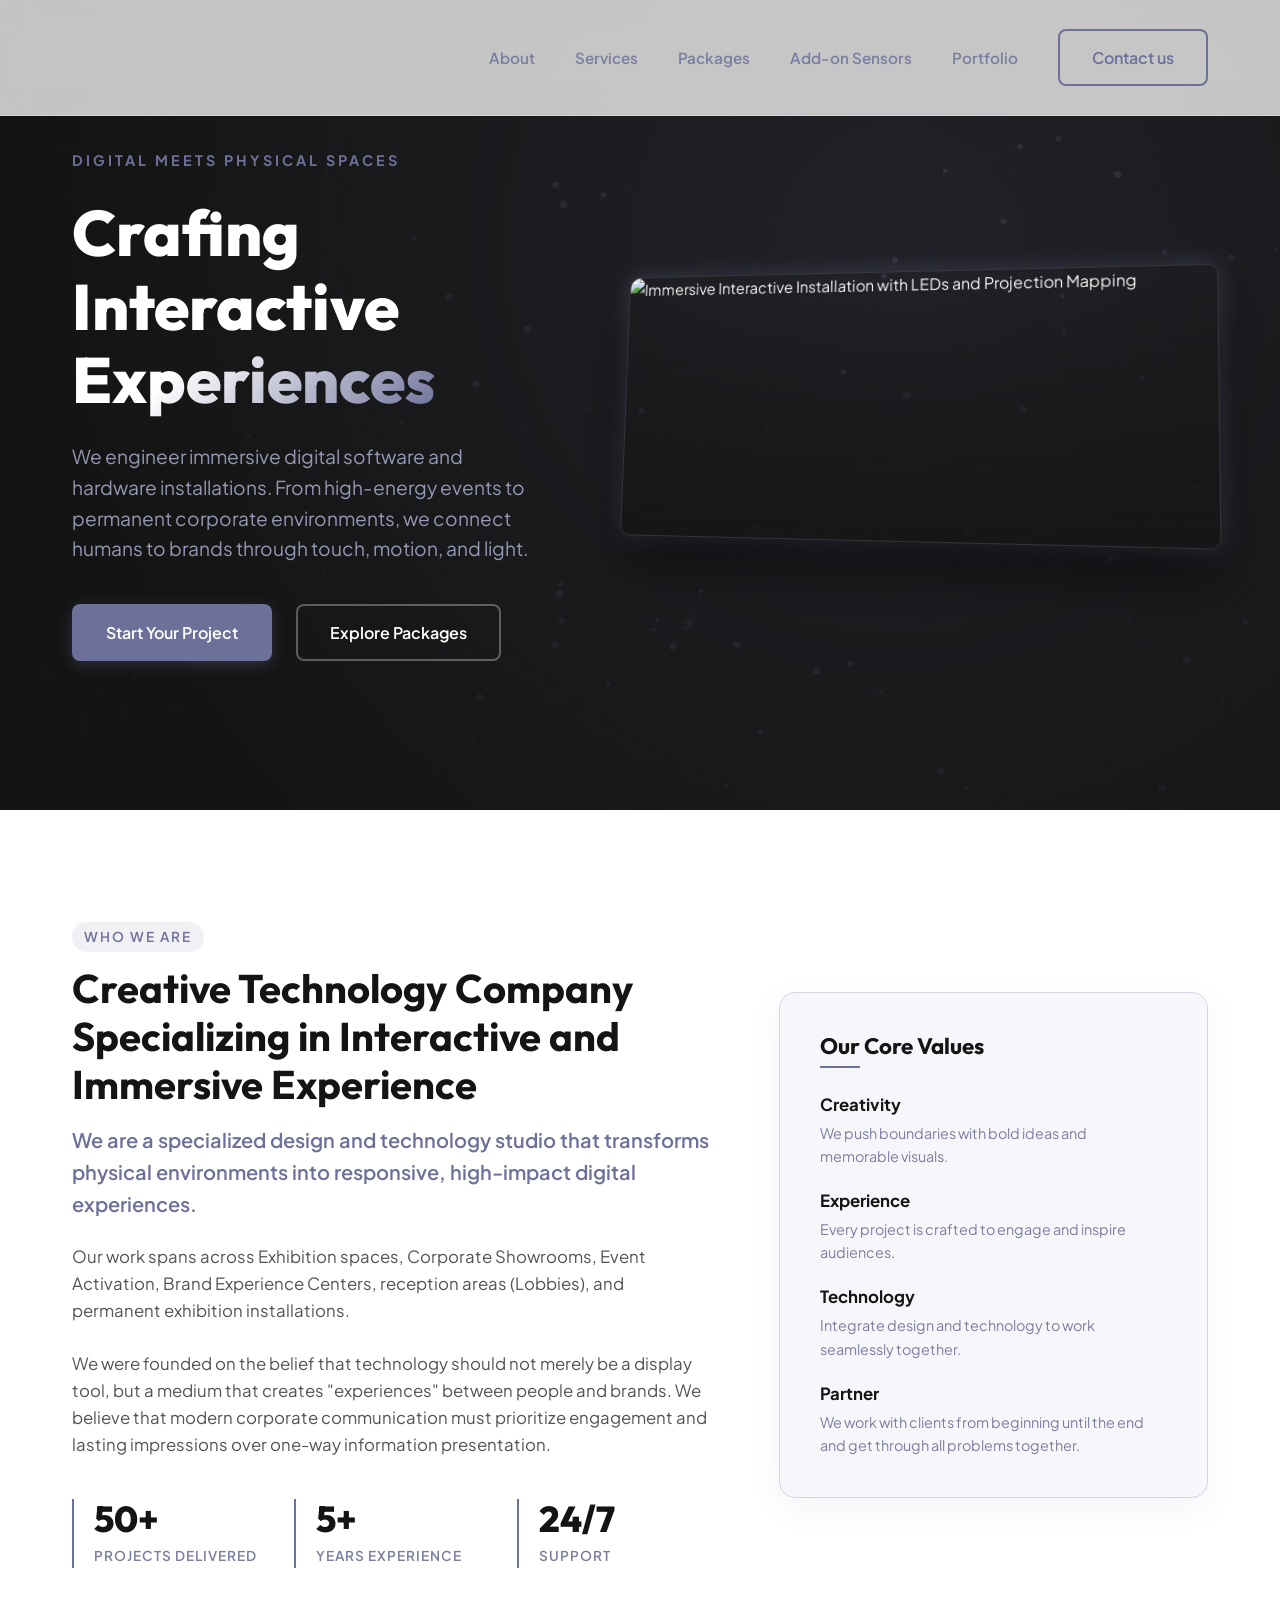
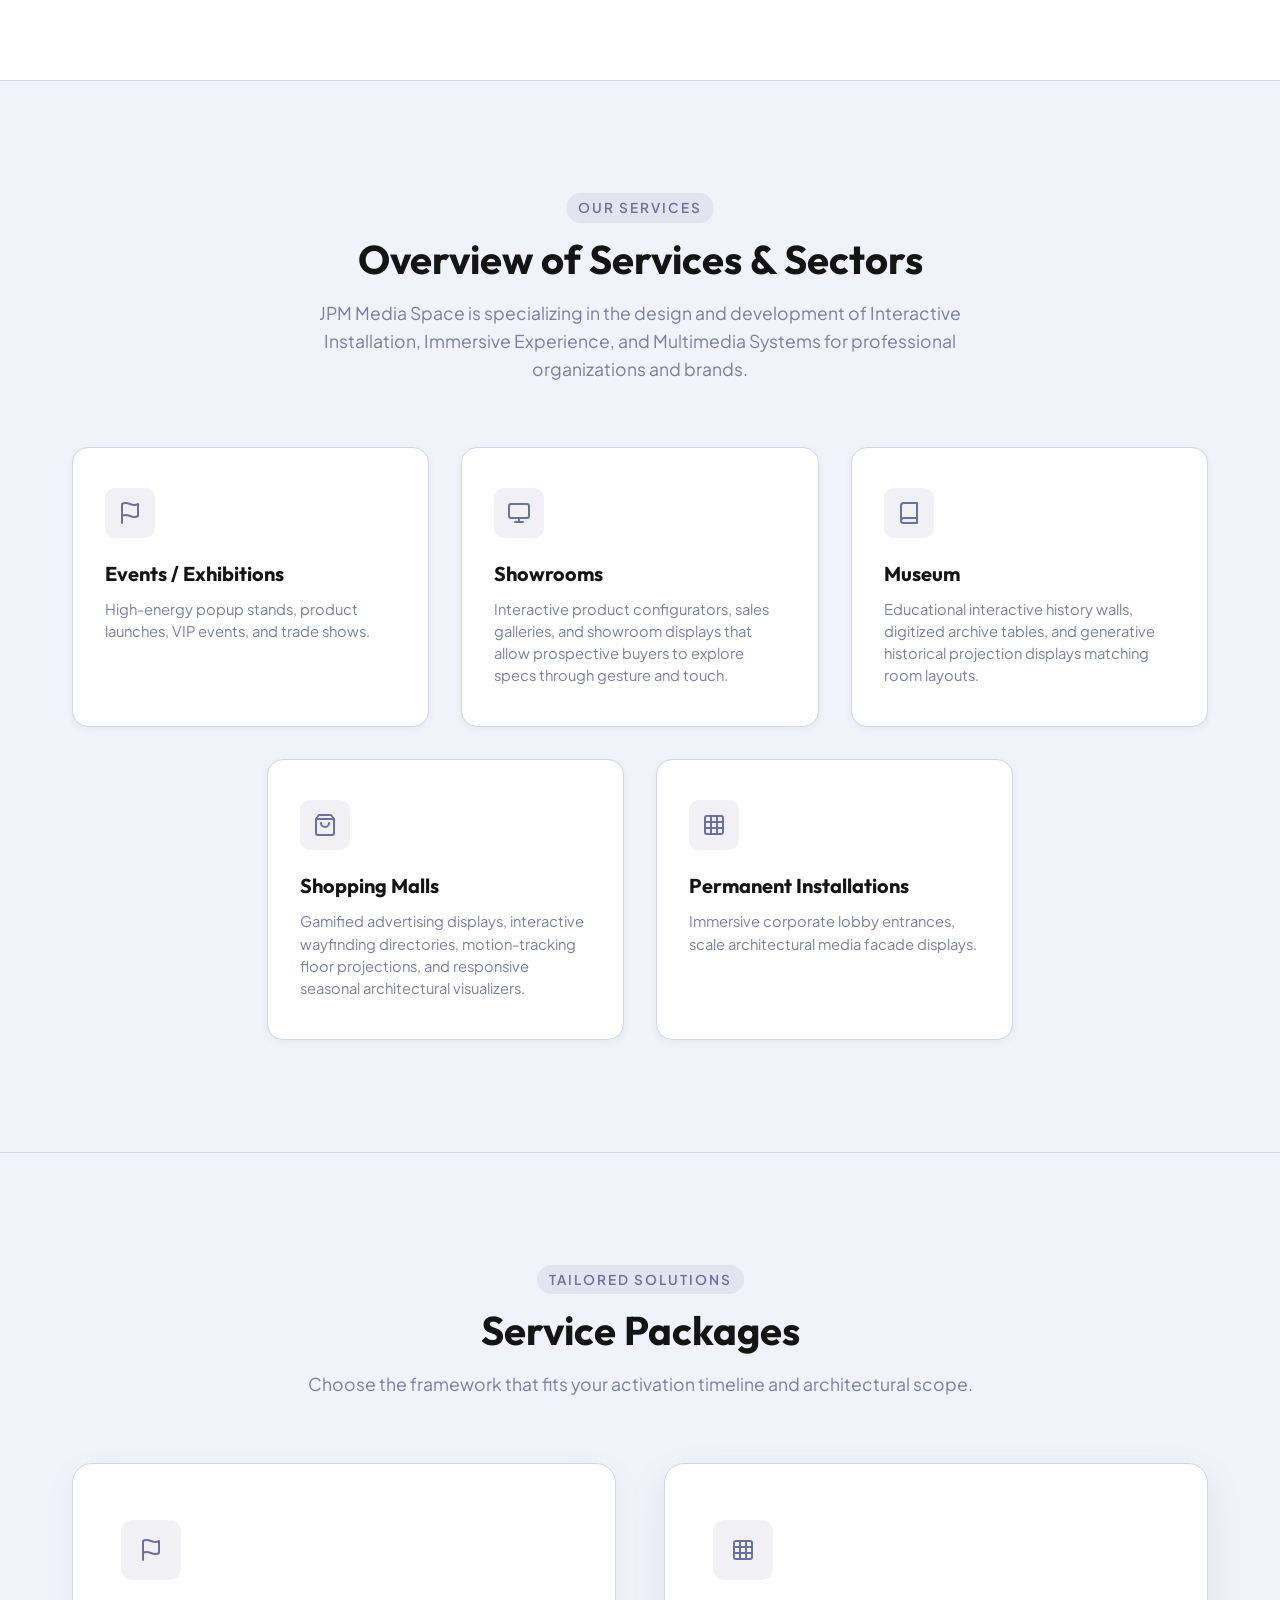
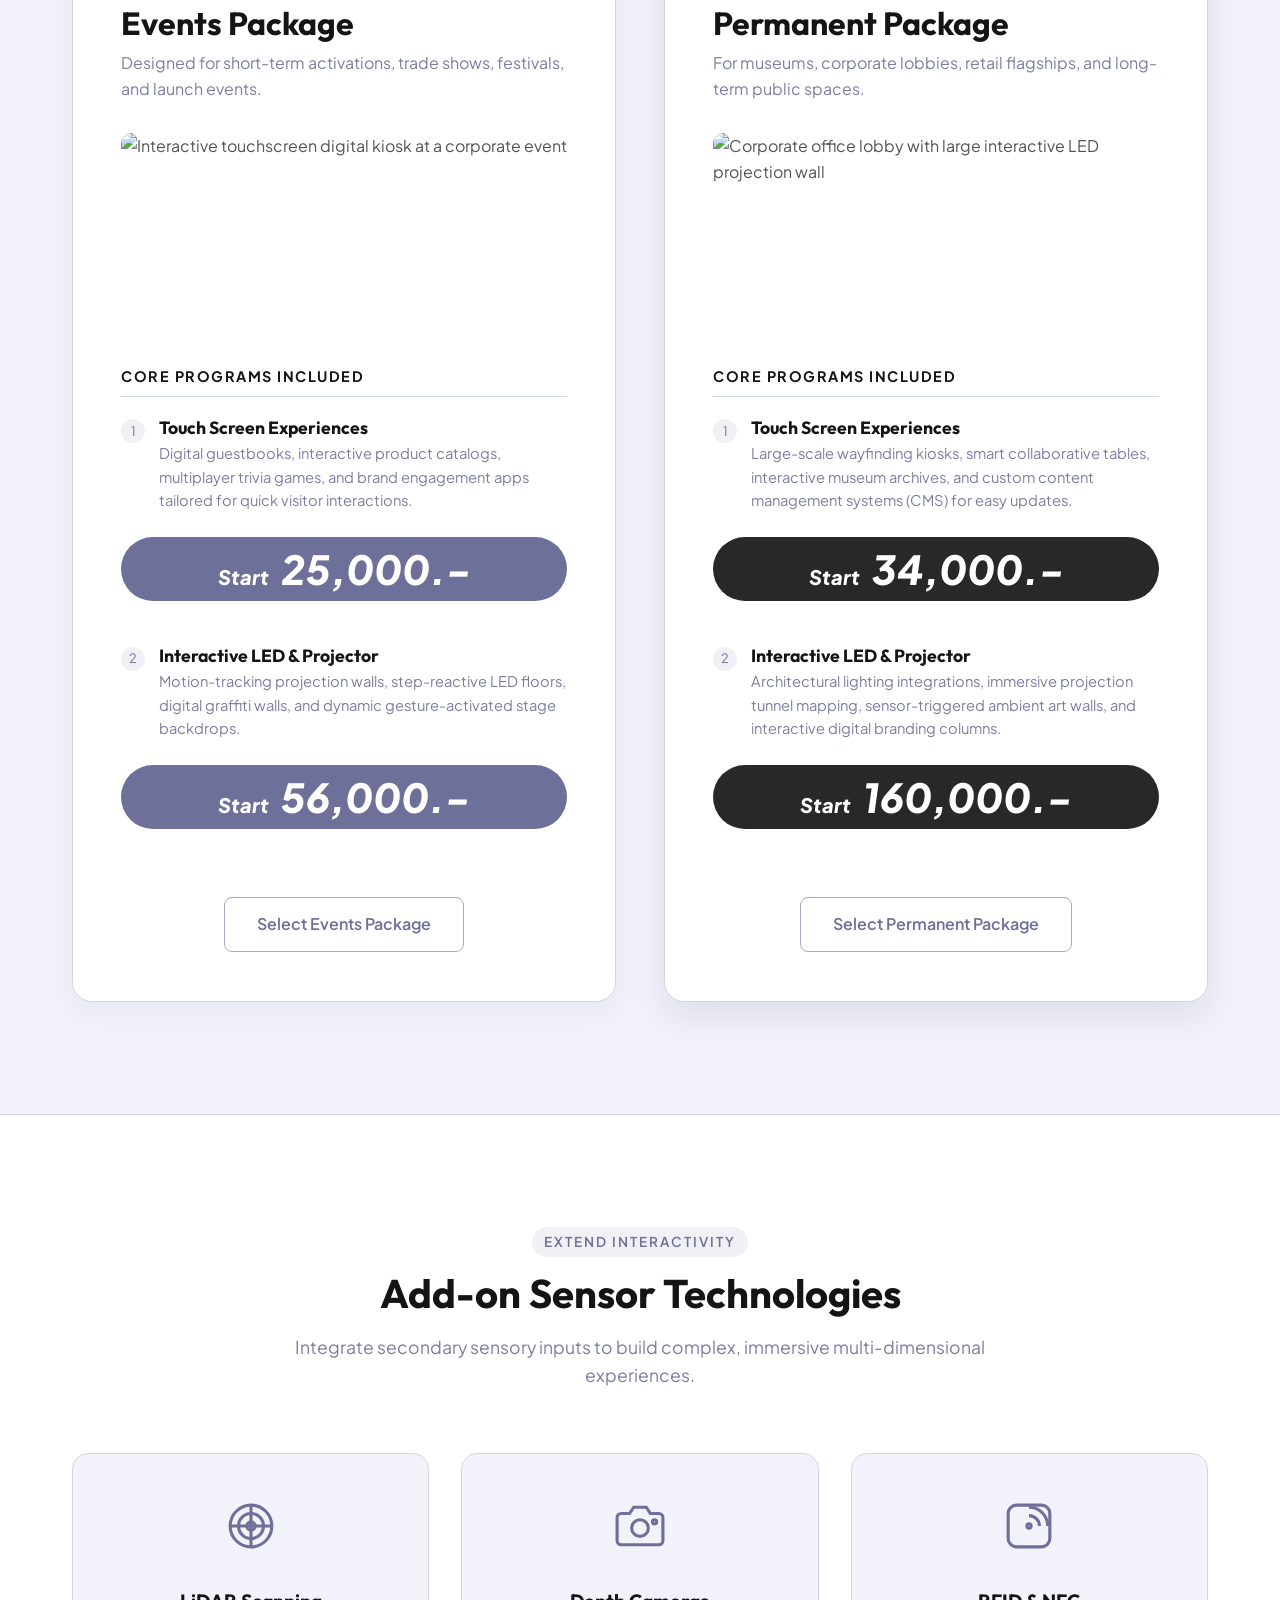
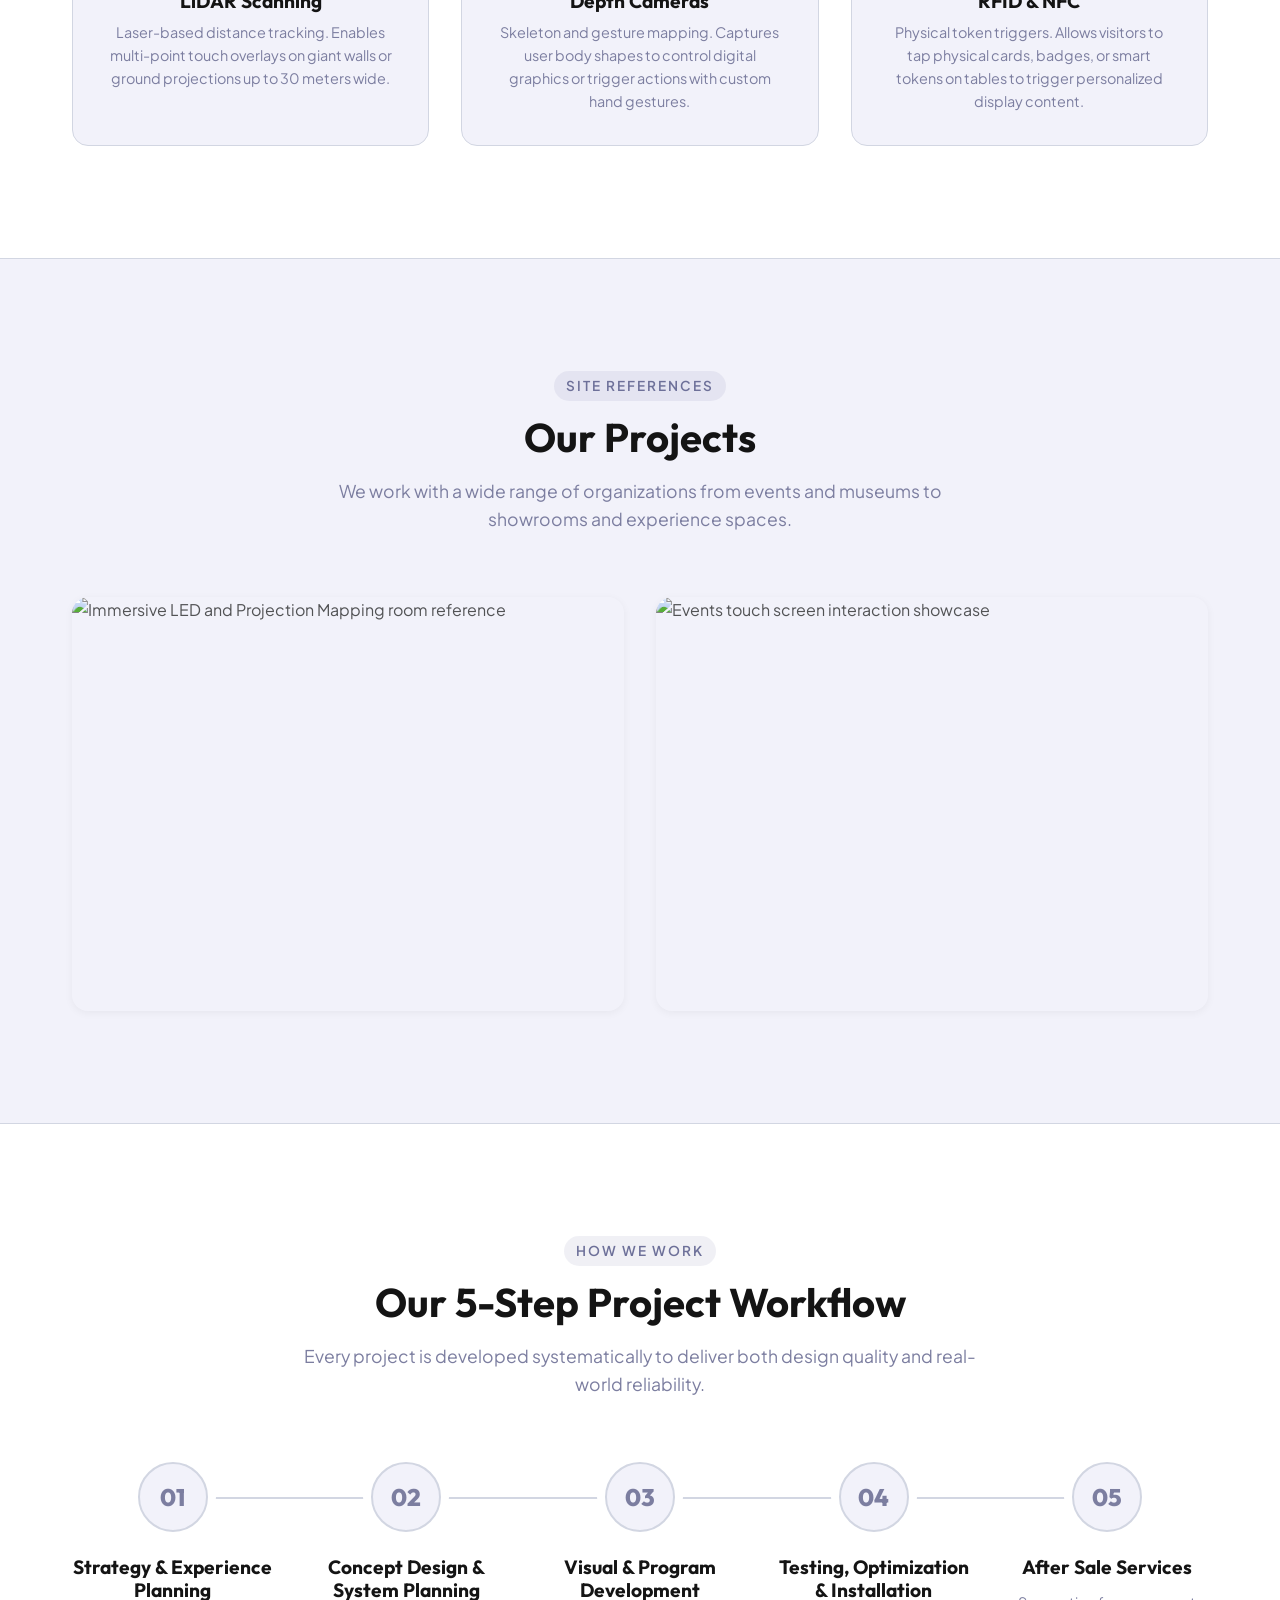
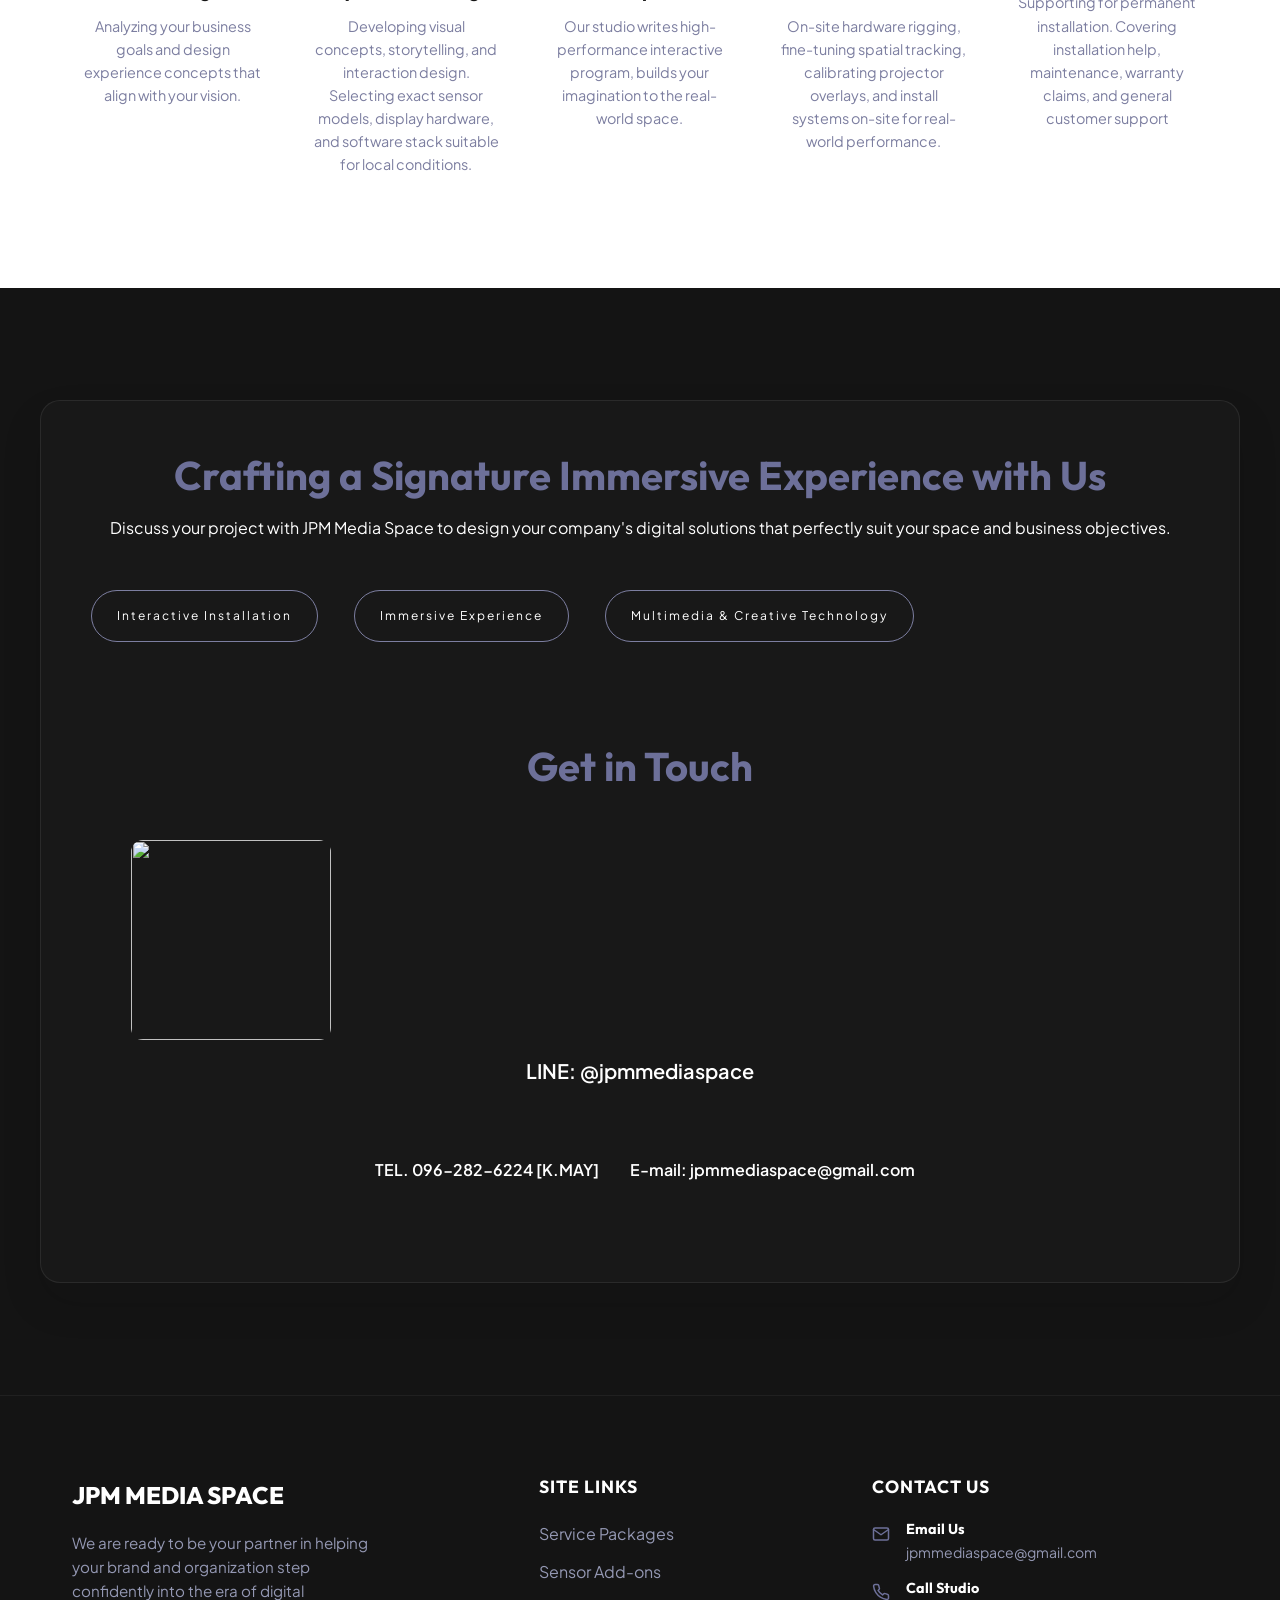
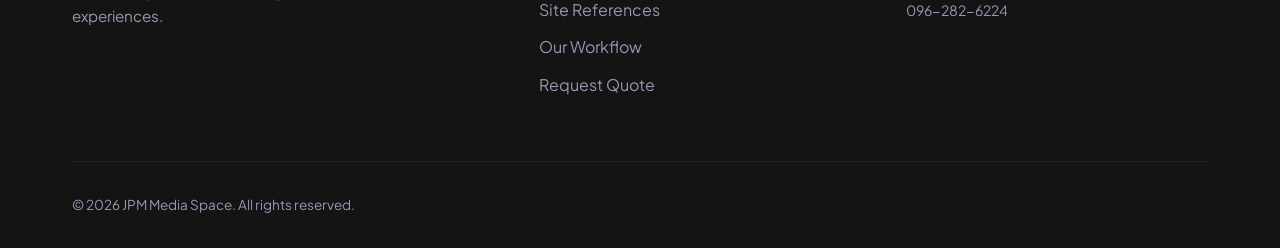
==== index.html @ 782e6c9e "Add files via upload" ====
<!DOCTYPE html>
<html lang="en">
<head>
  <meta charset="UTF-8">
  <meta name="viewport" content="width=device-width, initial-scale=1.0">
  <meta name="description" content="Immersive interactive program services for events and permanent spaces. Touch screens, projection mapping, LED walls, and intelligent sensors customized for your audience.">
  <title>Interactive Spaces | Premium Interactive Installation Services</title>
  <!-- Google Fonts -->
  <link rel="preconnect" href="https://fonts.googleapis.com">
  <link rel="preconnect" href="https://fonts.gstatic.com" crossorigin>
  <link href="https://fonts.googleapis.com/css2?family=Outfit:wght@400;600;700;800&family=Plus+Jakarta+Sans:wght@400;500;600;700&display=swap" rel="stylesheet">
  <!-- Stylesheet -->
  <link rel="stylesheet" href="style.css">
</head>
<body>

  <!-- ==========================================
       NAV BAR
       ========================================== -->
  <nav class="navbar" id="navbar">
    <div class="container">
    <a href="#" class="logo">
      <img src="assets/JPM NEW LOGO.png" alt="">
    </a>
      <ul class="nav-links" id="nav-links">
        <li><a href="#about" class="nav-link">About</a></li>
        <li><a href="#services-overview" class="nav-link">Services</a></li>
        <li><a href="#packages" class="nav-link">Packages</a></li>
        <li><a href="#sensors" class="nav-link">Add-on Sensors</a></li>
        <li><a href="#portfolio" class="nav-link">Portfolio</a></li>
        <!-- <li><a href="#workflow" class="nav-link">Workflow</a></li> -->
        <li><a href="#contact" class="btn btn-secondary">Contact us</a></li>
      </ul>
      <button class="mobile-menu-btn" aria-label="Toggle Navigation Menu">
        ☰
      </button>
    </div>
  </nav>

  <!-- ==========================================
       HERO SECTION
       ========================================== -->
  <section class="hero" id="hero">
    <canvas id="hero-canvas"></canvas>
    <div class="hero-overlay"></div>
    <div class="container">
      <div class="hero-content">
        <div class="hero-tagline">
         <p>Digital meets Physical Spaces</p>
        </div>
        <h1 class="hero-title">
          Crafing Interactive <span>Experiences</span>
        </h1>
        <p class="hero-desc">
          We engineer immersive digital software and hardware installations. From high-energy events to permanent corporate environments, we connect humans to brands through touch, motion, and light.
        </p>
        <div class="hero-btns">
          <a href="#contact" class="btn btn-primary">Start Your Project</a>
          <a href="#packages" class="btn btn-secondary" style="border-color: rgba(255,255,255,0.3); color: #fff;">Explore Packages</a>
        </div>
      </div>
      <div class="hero-visual">
        <div class="hero-image-wrapper">
          <img src="assets/hero_installation.jpg" alt="Immersive Interactive Installation with LEDs and Projection Mapping" width="600" height="270">
        </div>
      </div>
    </div>
  </section>

  <!-- ==========================================
       ABOUT US SECTION
       ========================================== -->
  <section class="about" id="about">
    <div class="container">
      <div class="about-grid">
        <div class="about-content">
          <span class="section-subtitle">Who We Are</span>
          <h2 class="section-title">Creative Technology Company<br>Specializing in Interactive and<br>Immersive Experience</h2>
          <p class="about-lead">We are a specialized design and technology studio that transforms physical environments into responsive, high-impact digital experiences.</p>
          <p class="about-text">Our work spans across Exhibition spaces, Corporate Showrooms, Event Activation, Brand Experience Centers, reception areas (Lobbies), and permanent exhibition installations.<br><br> We were founded on the belief that technology should not merely be a display tool, but a medium that creates "experiences" between people and brands. We believe that modern corporate communication must prioritize engagement and lasting impressions over one-way information presentation.</p>
          <div class="about-stats">
            <div class="stat-item">
              <span class="stat-number">50+</span>
              <span class="stat-label">Projects Delivered</span>
            </div>
            <div class="stat-item">
              <span class="stat-number">5+</span>
              <span class="stat-label">Years Experience</span>
            </div>
            <div class="stat-item">
              <span class="stat-number">24/7</span>
              <span class="stat-label">Support</span>
            </div>
          </div>
        </div>
        <div class="about-visual">
          <div class="glass-card about-card">
            <h3>Our Core Values</h3>
            <ul class="value-list">
              <li>
                <strong>Creativity</strong>
                <p>We push boundaries with bold ideas and memorable visuals.</p>
              </li>
              <li>
                <strong>Experience</strong>
                <p>Every project is crafted to engage and inspire audiences.</p>
              </li>
              <li>
                <strong>Technology</strong>
                <p>Integrate design and technology to work seamlessly together.</p>
              </li>
              <li>
                <strong>Partner</strong>
                <p>We work with clients from beginning until the end and get through all problems together.</p>
              </li>
            </ul>
          </div>
        </div>
      </div>
    </div>
  </section>

  <!-- ==========================================
       OVERVIEW SERVICE SECTION
       ========================================== -->
  <section class="services-overview" id="services-overview">
    <div class="container">
      <div class="section-header">
        <span class="section-subtitle">Our Services</span>
        <h2 class="section-title">Overview of Services &amp; Sectors</h2>
        <p class="section-desc">JPM Media Space is specializing in the design and development of Interactive Installation, Immersive Experience, and Multimedia Systems for professional organizations and brands.</p>
      </div>

      <div class="overview-grid">
        <!-- Card 1: Event -->
        <div class="overview-card">
          <div class="overview-card-icon">
            <svg xmlns="http://www.w3.org/2000/svg" viewBox="0 0 24 24" fill="none" stroke="currentColor" stroke-width="2" stroke-linecap="round" stroke-linejoin="round"><path d="M4 15s1-1 4-1 5 2 8 2 4-1 4-1V3s-1 1-4 1-5-2-8-2-4 1-4 1z"></path><line x1="4" y1="22" x2="4" y2="15"></line></svg>
          </div>
          <h3 class="overview-card-title">Events / Exhibitions</h3>
          <p class="overview-card-desc">High-energy popup stands, product launches, VIP events, and trade shows.</p>
        </div>

        <!-- Card 2: Exhibition & Showroom -->
        <div class="overview-card">
          <div class="overview-card-icon">
            <svg xmlns="http://www.w3.org/2000/svg" viewBox="0 0 24 24" fill="none" stroke="currentColor" stroke-width="2" stroke-linecap="round" stroke-linejoin="round"><rect x="2" y="3" width="20" height="14" rx="2" ry="2"></rect><line x1="8" y1="21" x2="16" y2="21"></line><line x1="12" y1="17" x2="12" y2="21"></line></svg>
          </div>
          <h3 class="overview-card-title">Showrooms</h3>
          <p class="overview-card-desc">Interactive product configurators, sales galleries, and showroom displays that allow prospective buyers to explore specs through gesture and touch.</p>
        </div>

        <!-- Card 3: Museum -->
        <div class="overview-card">
          <div class="overview-card-icon">
            <svg xmlns="http://www.w3.org/2000/svg" viewBox="0 0 24 24" fill="none" stroke="currentColor" stroke-width="2" stroke-linecap="round" stroke-linejoin="round"><path d="M4 19.5A2.5 2.5 0 0 1 6.5 17H20"></path><path d="M6.5 2H20v20H6.5A2.5 2.5 0 0 1 4 19.5v-15A2.5 2.5 0 0 1 6.5 2z"></path></svg>
          </div>
          <h3 class="overview-card-title">Museum</h3>
          <p class="overview-card-desc">Educational interactive history walls, digitized archive tables, and generative historical projection displays matching room layouts.</p>
        </div>

        <!-- Card 4: Shopping Mall -->
        <div class="overview-card">
          <div class="overview-card-icon">
            <svg xmlns="http://www.w3.org/2000/svg" viewBox="0 0 24 24" fill="none" stroke="currentColor" stroke-width="2" stroke-linecap="round" stroke-linejoin="round"><path d="M6 2L3 6v14a2 2 0 0 0 2 2h14a2 2 0 0 0 2-2V6l-3-4z"></path><line x1="3" y1="6" x2="21" y2="6"></line><path d="M16 10a4 4 0 0 1-8 0"></path></svg>
          </div>
          <h3 class="overview-card-title">Shopping Malls</h3>
          <p class="overview-card-desc">Gamified advertising displays, interactive wayfinding directories, motion-tracking floor projections, and responsive seasonal architectural visualizers.</p>
        </div>

        <!-- Card 5: Permanent Installation -->
        <div class="overview-card">
          <div class="overview-card-icon">
            <svg xmlns="http://www.w3.org/2000/svg" viewBox="0 0 24 24" fill="none" stroke="currentColor" stroke-width="2" stroke-linecap="round" stroke-linejoin="round"><rect x="3" y="3" width="18" height="18" rx="2" ry="2"></rect><line x1="9" y1="3" x2="9" y2="21"></line><line x1="15" y1="3" x2="15" y2="21"></line><line x1="3" y1="9" x2="21" y2="9"></line><line x1="3" y1="15" x2="21" y2="15"></line></svg>
          </div>
          <h3 class="overview-card-title">Permanent Installations</h3>
          <p class="overview-card-desc">Immersive corporate lobby entrances, scale architectural media facade displays.</p>
        </div>
      </div>
    </div>
  </section>

  <!-- ==========================================
       PACKAGES SECTION
       ========================================== -->
  <section class="packages" id="packages">
    <div class="container">
      <div class="section-header">
        <span class="section-subtitle">Tailored Solutions</span>
        <h2 class="section-title">Service Packages</h2>
        <p class="section-desc">Choose the framework that fits your activation timeline and architectural scope.</p>
      </div>

      <div class="packages-grid">
        <!-- Events Package -->
        <div class="package-card">
          <!-- <div class="package-badge">Fast Turnaround</div> -->
          <div class="package-header">
            <div class="package-icon">
              <!-- Event Icon SVG -->
              <svg xmlns="http://www.w3.org/2000/svg" width="24" height="24" viewBox="0 0 24 24" fill="none" stroke="currentColor" stroke-width="2" stroke-linecap="round" stroke-linejoin="round"><path d="M4 15s1-1 4-1 5 2 8 2 4-1 4-1V3s-1 1-4 1-5-2-8-2-4 1-4 1z"></path><line x1="4" y1="22" x2="4" y2="15"></line></svg>
            </div>
            <h3 class="package-title">Events Package</h3>
            <p class="package-subtitle">Designed for short-term activations, trade shows, festivals, and launch events.</p>
          </div>
          
          <img src="assets/events_package.jpg" alt="Interactive touchscreen digital kiosk at a corporate event" class="package-image">
          
          <div class="core-programs-heading">Core Programs Included</div>
          
          <div class="core-programs">
            <div class="program-item">
              <div class="program-icon-bullet">1</div>
              <div class="program-details">
                <h4>Touch Screen Experiences</h4>
                <p>Digital guestbooks, interactive product catalogs, multiplayer trivia games, and brand engagement apps tailored for quick visitor interactions.</p>
              </div>
            </div>
            
            <div class="event-price">
              <div id="start-one" style="display: inline-block;">Start </div>
              <div id="price-one" style="display: inline-block;"> 25,000.-</div>
            </div>
            
            <div class="program-item">
              <div class="program-icon-bullet">2</div>
              <div class="program-details">
                <h4>Interactive LED &amp; Projector</h4>
                <p>Motion-tracking projection walls, step-reactive LED floors, digital graffiti walls, and dynamic gesture-activated stage backdrops.</p>
              </div>
            </div>

            <div class="event-price">
              <div id="start-one" style="display: inline-block;">Start </div>
              <div id="price-one" style="display: inline-block;"> 56,000.-</div>
            </div>
            <div class="package-footer">
              <a href="#contact" class="btn-buy">Select Events Package</a>
            </div>
          </div>
        </div>

        <!-- Permanent Package -->
        <div class="package-card featured">
          <!-- <div class="package-badge" style="background-color: var(--color-dark);">Custom Fit</div> -->
          <div class="package-header">
            <div class="package-icon">
              <!-- Permanent Icon SVG -->
              <svg xmlns="http://www.w3.org/2000/svg" width="24" height="24" viewBox="0 0 24 24" fill="none" stroke="currentColor" stroke-width="2" stroke-linecap="round" stroke-linejoin="round"><rect x="3" y="3" width="18" height="18" rx="2" ry="2"></rect><line x1="9" y1="3" x2="9" y2="21"></line><line x1="15" y1="3" x2="15" y2="21"></line><line x1="3" y1="9" x2="21" y2="9"></line><line x1="3" y1="15" x2="21" y2="15"></line></svg>
            </div>
            <h3 class="package-title">Permanent Package</h3>
            <p class="package-subtitle">For museums, corporate lobbies, retail flagships, and long-term public spaces.</p>
          </div>

          <img src="assets/permanent_package.jpg" alt="Corporate office lobby with large interactive LED projection wall" class="package-image">

          <div class="core-programs-heading">Core Programs Included</div>

          <div class="core-programs">
            <div class="program-item">
              <div class="program-icon-bullet">1</div>
              <div class="program-details">
                <h4>Touch Screen Experiences</h4>
                <p>Large-scale wayfinding kiosks, smart collaborative tables, interactive museum archives, and custom content management systems (CMS) for easy updates.</p>
              </div>
            </div>

            <div class="permanent-price">
              <div id="start-two" style="display: inline-block;">Start </div>
              <div id="price-two" style="display: inline-block;"> 34,000.-</div>
            </div>

            <div class="program-item">
              <div class="program-icon-bullet">2</div>
              <div class="program-details">
                <h4>Interactive LED &amp; Projector</h4>
                <p>Architectural lighting integrations, immersive projection tunnel mapping, sensor-triggered ambient art walls, and interactive digital branding columns.</p>
              </div>
            </div>

            <div class="permanent-price">
              <div id="start-two" style="display: inline-block;">Start </div>
              <div id="price-two" style="display: inline-block;"> 160,000.-</div>
            </div>
            <div class="package-footer">
            <a href="#contact" class="btn-buy">Select Permanent Package</a>
          </div>
          </div>
        </div>
      </div>
    </div>
  </section>

  <!-- ==========================================
       ADD-ON SENSORS SECTION
       ========================================== -->
  <section class="sensors" id="sensors">
    <div class="container">
      <div class="section-header">
        <span class="section-subtitle">Extend Interactivity</span>
        <h2 class="section-title">Add-on Sensor Technologies</h2>
        <p class="section-desc">Integrate secondary sensory inputs to build complex, immersive multi-dimensional experiences.</p>
      </div>

      <div class="sensors-grid">
        <!-- Sensor 1: LiDAR -->
        <div class="sensor-card">
          <div class="sensor-svg-wrapper">
            <div class="radar-glow"></div>
            <svg viewBox="0 0 24 24">
              <circle cx="12" cy="12" r="10"></circle>
              <circle cx="12" cy="12" r="6"></circle>
              <circle cx="12" cy="12" r="2"></circle>
              <line x1="12" y1="2" x2="12" y2="22"></line>
              <line x1="2" y1="12" x2="22" y2="12"></line>
            </svg>
          </div>
          <h3 class="sensor-name">LiDAR Scanning</h3>
          <p class="sensor-desc">Laser-based distance tracking. Enables multi-point touch overlays on giant walls or ground projections up to 30 meters wide.</p>
        </div>

        <!-- Sensor 2: Depth Cameras -->
        <div class="sensor-card">
          <div class="sensor-svg-wrapper">
            <svg viewBox="0 0 24 24">
              <path d="M23 19a2 2 0 0 1-2 2H3a2 2 0 0 1-2-2V8a2 2 0 0 1 2-2h4l2-3h6l2 3h4a2 2 0 0 1 2 2z"></path>
              <circle cx="12" cy="13" r="4"></circle>
              <circle cx="19" cy="10" r="1"></circle>
            </svg>
          </div>
          <h3 class="sensor-name">Depth Cameras</h3>
          <p class="sensor-desc">Skeleton and gesture mapping. Captures user body shapes to control digital graphics or trigger actions with custom hand gestures.</p>
        </div>


        <!-- Sensor 4: RFID / NFC -->
        <div class="sensor-card">
          <div class="sensor-svg-wrapper">
            <svg viewBox="0 0 24 24">
              <rect x="2" y="2" width="20" height="20" rx="4" ry="4"></rect>
              <path d="M12 7a5 5 0 0 1 5 5"></path>
              <path d="M12 3a9 9 0 0 1 9 9"></path>
              <circle cx="12" cy="12" r="1"></circle>
            </svg>
          </div>
          <h3 class="sensor-name">RFID &amp; NFC</h3>
          <p class="sensor-desc">Physical token triggers. Allows visitors to tap physical cards, badges, or smart tokens on tables to trigger personalized display content.</p>
        </div>
      </div>
    </div>
  </section>

  <!-- ==========================================
       PORTFOLIO REFERENCES SECTION
       ========================================== -->
  <section class="portfolio" id="portfolio">
    <div class="container">
      <div class="section-header">
        <span class="section-subtitle">Site References</span>
        <h2 class="section-title">Our Projects</h2>
        <p class="section-desc">We work with a wide range of organizations from events and museums to showrooms and experience spaces.</p>
      </div>

      <div class="portfolio-gallery">
        <!-- Portfolio 1 -->
        <a href="portfolio.html">
        <div class="portfolio-item">
          <img src="assets/touch screen.jpg" alt="Immersive LED and Projection Mapping room reference">
          <div class="portfolio-overlay">
            <!-- <span class="portfolio-category">Touch Screen Program</span> -->
            <h3 class="portfolio-title">Touch Screen Program</h3>
            <p class="portfolio-tech">Multimedia & Creative design, touch-screen</p>
          </div>
        </div>
        </a>

        <!-- Portfolio 2 -->
        <a href="portfolio.html">
        <div class="portfolio-item">
          <img src="assets/immersive.jpg" alt="Events touch screen interaction showcase">
          <div class="portfolio-overlay">
            <!-- <span class="portfolio-category">Brand Launch Event</span> -->
            <h3 class="portfolio-title">Interactive & Immersive Experiences</h3>
            <p class="portfolio-tech">LiDar Sensor, Mapping-Projection, LED Screen, Projector</p>
          </div>
        </div>
        </a>
      
      </div>
    </div>
  </section>

  <!-- ==========================================
       WORKFLOW SECTION (5 STEPS)
       ========================================== -->
  <section class="workflow" id="workflow">
    <div class="container">
      <div class="section-header">
        <span class="section-subtitle">How We Work</span>
        <h2 class="section-title">Our 5-Step Project Workflow</h2>
        <p class="section-desc">Every project is developed systematically to deliver both design quality and real-world reliability.</p>
      </div>

      <div class="workflow-timeline">
        <!-- Step 1 -->
        <div class="workflow-step">
          <div class="step-number">01</div>
          <h3 class="step-title">Strategy & Experience Planning</h3>
          <p class="step-desc">Analyzing your business goals and design experience concepts that align with your vision.</p>
        </div>

        <!-- Step 2 -->
        <div class="workflow-step">
          <div class="step-number">02</div>
          <h3 class="step-title">Concept Design & System Planning</h3>
          <p class="step-desc">Developing visual concepts, storytelling, and interaction design. Selecting exact sensor models, display hardware, and software stack suitable for local conditions.</p>
        </div>

        <!-- Step 3 -->
        <div class="workflow-step">
          <div class="step-number">03</div>
          <h3 class="step-title">Visual & Program Development</h3>
          <p class="step-desc">Our studio writes high-performance interactive program, builds your imagination to the real-world space.</p>
        </div>

        <!-- Step 4 -->
        <div class="workflow-step">
          <div class="step-number">04</div>
          <h3 class="step-title">Testing, Optimization & Installation</h3>
          <p class="step-desc">On-site hardware rigging, fine-tuning spatial tracking, calibrating projector overlays, and install systems on-site for real-world performance.</p>
        </div>

        <!-- Step 5 -->
        <div class="workflow-step">
          <div class="step-number">05</div>
          <h3 class="step-title">After Sale Services</h3>
          <p class="step-desc">Supporting for permanent installation. Covering installation help, maintenance, warranty claims, and general customer support</p>
        </div>
      </div>
    </div>
  </section>

  <!-- ==========================================
       CALL TO ACTION & ESTIMATOR SECTION
       ========================================== -->
    <section class="cta" id="contact">
       <div class="cta-box">
          <h2 class="section-title" id="CTA-title">Crafting a Signature Immersive Experience with Us</h2>
          <p class="CTA-detail">Discuss your project with JPM Media Space to design your company's digital solutions that perfectly suit your space and business objectives.</p>
          <div class="box-bubble">
            <span class="bubble" id="bb1">Interactive Installation</span><span class="bubble" id="bb2">Immersive Experience</span><span class="bubble" id="bb3">Multimedia & Creative Technology</span>
          </div>
          
          <div>
            <h1 class="contact-us">Get in Touch</h1>
          </div>

          <div class="contact-us-detail">
            <img src="assets/qr code lineoa.jpg" alt="" class="QR">
            <a href="https://line.me/R/ti/p/@328opglx?oat_content=qr"><p id="lineoa">LINE: @jpmmediaspace</p></a>
          </div> 

           <div class="tel-email">
              <span class="tel"><a href="tel:+66962826224">TEL. 096-282-6224 [K.MAY]</a></span> <span class="email"><a href="mailto:jpmmediaspace@gmail.com">E-mail: jpmmediaspace@gmail.com</a></span>
            </div>
          
            
              
          
        </div> 
    </section>




  <!-- <section class="cta-section" id="contact">
    <div class="container">
      <div class="cta-grid"> -->
        <!-- Estimator Widget -->
        <!-- <div class="interactive-estimator">
          <h3 class="estimator-title">Configure Your System</h3>
           -->
          <!-- Package Choice -->
          <!-- <div class="estimator-group">
            <span class="estimator-label">1. Choose Base Package</span>
            <div class="estimator-radio-group">
              <div class="estimator-radio-card active">
                <input type="radio" name="est-package" value="events" checked>
                <span class="custom-radio-dot"></span>
                <div class="radio-card-text">
                  <h4>Events Package</h4>
                  <p>Flexible short-term deployment</p>
                </div>
              </div>
              <div class="estimator-radio-card">
                <input type="radio" name="est-package" value="permanent">
                <span class="custom-radio-dot"></span>
                <div class="radio-card-text">
                  <h4>Permanent Package</h4>
                  <p>Long-term architectural display</p>
                </div>
              </div>
            </div>
          </div> -->

          <!-- Sensors choice -->
          <!-- <div class="estimator-group">
            <span class="estimator-label">2. Add-on Sensors (Optional)</span>
            <div class="estimator-checkbox-group">
              <div class="estimator-checkbox-card">
                <div class="checkbox-left">
                  <input type="checkbox" name="est-sensor" value="lidar">
                  <span class="custom-checkbox-box"></span>
                  <span class="checkbox-title">LiDAR Scanning Array</span>
                </div>
                <span class="checkbox-badge">Wide Area Touch</span>
              </div>
              <div class="estimator-checkbox-card">
                <div class="checkbox-left">
                  <input type="checkbox" name="est-sensor" value="depth">
                  <span class="custom-checkbox-box"></span>
                  <span class="checkbox-title">Skeletal Depth Camera</span>
                </div>
                <span class="checkbox-badge">Gesture Map</span>
              </div>
              <div class="estimator-checkbox-card">
                <div class="checkbox-left">
                  <input type="checkbox" name="est-sensor" value="rfid">
                  <span class="custom-checkbox-box"></span>
                  <span class="checkbox-title">RFID Badge Activation Unit</span>
                </div>
                <span class="checkbox-badge">Badge Scanner</span>
              </div>
            </div>
          </div> -->

          <!-- Total Calculation -->
          <!-- <div class="estimator-summary">
            <div class="summary-row">
              <span>Selected Scope:</span>
              <span id="summary-package" class="summary-value-highlight">Events Package</span>
            </div>
            <div class="summary-row">
              <span>Add-ons Configured:</span>
              <span id="summary-sensors-count" class="summary-value-highlight">None</span>
            </div>
            <div class="summary-row total">
              <span>Estimated Timeline:</span>
              <span id="summary-timeline">1 - 3 Weeks</span>
            </div>
          </div>
        </div> -->

        <!-- Contact Form -->
        <!-- <div class="cta-contact-form">
          <h2 class="form-title">Ready to build?</h2>
          <form id="contact-form"> -->
            <!-- Hidden input to capture estimator selections -->
            <!-- <input type="hidden" name="estimator-message" id="estimator-message" value="">

            <div class="form-group">
              <label for="name" class="form-label">Full Name</label>
              <input type="text" id="name" name="name" class="form-control" placeholder="Jane Doe" required>
            </div>

            <div class="form-group">
              <label for="email" class="form-label">Email Address</label>
              <input type="email" id="email" name="email" class="form-control" placeholder="jane@company.com" required>
            </div>

            <div class="form-group">
              <label for="org" class="form-label">Organization</label>
              <input type="text" id="org" name="org" class="form-control" placeholder="Creative Agency Inc." required>
            </div>

            <div class="form-group">
              <label for="details" class="form-label">Project Details (Optional)</label>
              <textarea id="details" name="details" class="form-control" placeholder="Briefly describe your installation environment, dates, or custom ideas..."></textarea>
            </div>

            <button type="submit" class="btn btn-primary" id="submit-btn" style="width: 100%; justify-content: center; margin-top: 1rem;">
              Send Inquiry
              <svg xmlns="http://www.w3.org/2000/svg" width="18" height="18" viewBox="0 0 24 24" fill="none" stroke="currentColor" stroke-width="2.5" stroke-linecap="round" stroke-linejoin="round" style="margin-left: 0.25rem;"><line x1="22" y1="2" x2="11" y2="13"></line><polygon points="22 2 15 22 11 13 2 9 22 2"></polygon></svg>
            </button>
          </form>
        </div>
      </div>
    </div>
  </section> -->

  <!-- ==========================================
       CONTACT FOOTER
       ========================================== -->
  <footer class="footer">
    <div class="container">
      <div class="footer-grid">
        <!-- Logo & Socials -->
        <div>
          <a href="#" class="logo footer-logo">
            <!-- Option A: Text Logo (Default) -->
            <span class="logo-text">JPM MEDIA SPACE</span>
            
            <!-- Option B: Image Logo (To use, uncomment the line below and comment out the text above) -->
            <!-- <img src="assets/logo.png" alt="Interactive Spaces Logo" class="logo-img"> -->
          </a>
          <p class="footer-logo-desc">We are ready to be your partner in helping your brand and organization step confidently into the era of digital experiences.</p>
          <!-- <div class="footer-socials">
            <a href="#" class="social-icon" aria-label="LinkedIn">
              <svg xmlns="http://www.w3.org/2000/svg" width="18" height="18" viewBox="0 0 24 24" fill="none" stroke="currentColor" stroke-width="2" stroke-linecap="round" stroke-linejoin="round"><path d="M16 8a6 6 0 0 1 6 6v7h-4v-7a2 2 0 0 0-2-2 2 2 0 0 0-2 2v7h-4v-7a6 6 0 0 1 6-6z"></path><rect x="2" y="9" width="4" height="12"></rect><circle cx="4" cy="4" r="2"></circle></svg>
            </a>
            <a href="#" class="social-icon" aria-label="Vimeo / Video">
              <svg xmlns="http://www.w3.org/2000/svg" width="18" height="18" viewBox="0 0 24 24" fill="none" stroke="currentColor" stroke-width="2" stroke-linecap="round" stroke-linejoin="round"><path d="M23 7a2 2 0 0 0-2.45-1.45L11 8.4 5.45 5.55A2 2 0 0 0 3 7.3v10a2 2 0 0 0 2.45 1.95L11 16.4l5.55 2.85A2 2 0 0 0 19 17.3V7z"></path></svg>
            </a>
            <a href="#" class="social-icon" aria-label="GitHub">
              <svg xmlns="http://www.w3.org/2000/svg" width="18" height="18" viewBox="0 0 24 24" fill="none" stroke="currentColor" stroke-width="2" stroke-linecap="round" stroke-linejoin="round"><path d="M9 19c-5 1.5-5-2.5-7-3m14 6v-3.87a3.37 3.37 0 0 0-.94-2.61c3.14-.35 6.44-1.54 6.44-7A5.44 5.44 0 0 0 20 4.77 5.07 5.07 0 0 0 19.91 1S18.73.65 16 2.48a13.38 13.38 0 0 0-7 0C6.27.65 5.09 1 5.09 1A5.07 5.07 0 0 0 5 4.77a5.44 5.44 0 0 0-1.5 3.78c0 5.42 3.3 6.61 6.44 7A3.37 3.37 0 0 0 9 18.13V22"></path></svg>
            </a>
          </div> -->
        </div>

        <!-- Navigation Links -->
        <div>
          <h4 class="footer-title">Site Links</h4>
          <ul class="footer-links">
            <li><a href="#packages" class="footer-link">Service Packages</a></li>
            <li><a href="#sensors" class="footer-link">Sensor Add-ons</a></li>
            <li><a href="#portfolio" class="footer-link">Site References</a></li>
            <li><a href="#workflow" class="footer-link">Our Workflow</a></li>
            <li><a href="#contact" class="footer-link">Request Quote</a></li>
          </ul>
        </div>

        <!-- Contact Information Detail -->
        <div>
          <h4 class="footer-title">Contact us</h4>
          <div class="footer-contact-info">
            <div class="contact-info-item">
              <span class="contact-info-icon">
                <svg xmlns="http://www.w3.org/2000/svg" width="18" height="18" viewBox="0 0 24 24" fill="none" stroke="currentColor" stroke-width="2" stroke-linecap="round" stroke-linejoin="round"><path d="M4 4h16c1.1 0 2 .9 2 2v12c0 1.1-.9 2-2 2H4c-1.1 0-2-.9-2-2V6c0-1.1.9-2 2-2z"></path><polyline points="22,6 12,13 2,6"></polyline></svg>
              </span>
              <div class="contact-info-text">
                <h5>Email Us</h5>
                <a href="mailto:jpmmediaspace@gmail.com"><p>jpmmediaspace@gmail.com</p></a>
              </div>
            </div>

            <div class="contact-info-item">
              <span class="contact-info-icon">
                <svg xmlns="http://www.w3.org/2000/svg" width="18" height="18" viewBox="0 0 24 24" fill="none" stroke="currentColor" stroke-width="2" stroke-linecap="round" stroke-linejoin="round"><path d="M22 16.92v3a2 2 0 0 1-2.18 2 19.79 19.79 0 0 1-8.63-3.07 19.5 19.5 0 0 1-6-6 19.79 19.79 0 0 1-3.07-8.67A2 2 0 0 1 4.11 2h3a2 2 0 0 1 2 1.72 12.84 12.84 0 0 0 .7 2.81 2 2 0 0 1-.45 2.11L8.09 9.91a16 16 0 0 0 6 6l1.27-1.27a2 2 0 0 1 2.11-.45 12.84 12.84 0 0 0 2.81.7A2 2 0 0 1 22 16.92z"></path></svg>
              </span>
              <div class="contact-info-text">
                <h5>Call Studio</h5>
                <a href="tel:+66962826224"><p>096-282-6224</p></a>
              </div>
            </div>

            <div class="contact-info-item">
              <!-- <span class="contact-info-icon">
                <svg xmlns="http://www.w3.org/2000/svg" width="18" height="18" viewBox="0 0 24 24" fill="none" stroke="currentColor" stroke-width="2" stroke-linecap="round" stroke-linejoin="round"><path d="M21 10c0 7-9 13-9 13s-9-6-9-13a9 9 0 0 1 18 0z"></path><circle cx="12" cy="10" r="3"></circle></svg>
              </span> -->
              <!-- <div class="contact-info-text">
                <h5>Visit Us</h5>
                <p>404 Neon Boulevard, Suite 100<br>Austin, TX 78701</p>
              </div> -->
            </div>
          </div>
        </div>
      </div>

      <div class="footer-bottom">
        <p>&copy; 2026 JPM Media Space. All rights reserved.</p>
        <!-- <div class="footer-bottom-links">
          <a href="#" class="footer-link">Privacy Policy</a>
          <a href="#" class="footer-link">Terms of Service</a>
        </div> -->
      </div>
    </div>
  </footer>

  <!-- App Script -->
  <script src="app.js"></script>
</body>
</html>
---- style.css ----
/* Custom CSS for Interactive Program Services Landing Page */

/* ==========================================
   1. DESIGN SYSTEM & CSS VARIABLES
   ========================================== */
:root {
  --color-white: #FFFFFF;
  --color-bg-light: #F2F2FA;
  --color-border: #D2D6E2;
  --color-muted: #9498B3;
  --color-slate-blue: #7C7EA0;
  --color-brand: #6D7099;
  --color-brand-glow: rgba(109, 112, 153, 0.4);
  --color-body-text: #525355;
  --color-dark: #141414;
  --color-dark-card: #1f1f23;
  
  --font-heading: 'Outfit', sans-serif;
  --font-body: 'Plus Jakarta Sans', sans-serif;
  
  --shadow-sm: 0 2px 8px rgba(20, 20, 20, 0.05);
  --shadow-md: 0 10px 30px rgba(109, 112, 153, 0.08);
  --shadow-lg: 0 20px 40px rgba(20, 20, 20, 0.12);
  --shadow-glow: 0 0 25px var(--color-brand-glow);
  
  --transition-fast: 0.2s cubic-bezier(0.4, 0, 0.2, 1);
  --transition-normal: 0.4s cubic-bezier(0.4, 0, 0.2, 1);
  --transition-slow: 0.6s cubic-bezier(0.4, 0, 0.2, 1);
}

/* ==========================================
   2. RESET & BASE STYLES
   ========================================== */
*, *::before, *::after {
  box-sizing: border-box;
  margin: 0;
  padding: 0;
}

html {
  scroll-behavior: smooth;
  font-size: 16px;
  -webkit-font-smoothing: antialiased;
}

body {
  font-family: var(--font-body);
  background-color: var(--color-bg-light);
  color: var(--color-body-text);
  line-height: 1.6;
  overflow-x: hidden;
}

h1, h2, h3, h4, h5, h6 {
  font-family: var(--font-heading);
  color: var(--color-dark);
  font-weight: 700;
  line-height: 1.2;
}

a {
  color: inherit;
  text-decoration: none;
  transition: var(--transition-fast);
}

img {
  max-width: 100%;
  display: block;
  border-radius: 12px;
}

ul {
  list-style: none;
}

button, input, textarea, select {
  font-family: inherit;
  font-size: inherit;
}

.container {
  width: 100%;
  max-width: 1200px;
  margin: 0 auto;
  padding: 0 2rem;
}

/* Common Section Styles */
section {
  padding: 7rem 0;
  position: relative;
}

.section-header {
  text-align: center;
  max-width: 700px;
  margin: 0 auto 4rem auto;
}

.section-subtitle {
  text-transform: uppercase;
  font-size: 0.85rem;
  letter-spacing: 2px;
  color: var(--color-brand);
  margin-bottom: 0.75rem;
  display: inline-block;
  font-weight: 600;
  background: rgba(109, 112, 153, 0.1);
  padding: 0.25rem 0.75rem;
  border-radius: 100px;
}

.section-title {
  font-size: 2.5rem;
  margin-bottom: 1rem;
}

.section-desc {
  color: var(--color-slate-blue);
  font-size: 1.1rem;
}

/* Buttons */
.btn {
  display: inline-flex;
  align-items: center;
  justify-content: center;
  padding: 0.85rem 2rem;
  border-radius: 8px;
  font-weight: 600;
  cursor: pointer;
  transition: var(--transition-normal);
  border: 2px solid transparent;
  gap: 0.5rem;
}

.btn-primary {
  background-color: var(--color-brand);
  color: var(--color-white);
  box-shadow: 0 4px 15px rgba(109, 112, 153, 0.3);
}

.btn-primary:hover {
  background-color: var(--color-dark);
  box-shadow: var(--shadow-glow);
  transform: translateY(-2px);
}

.btn-secondary {
  background-color: transparent;
  color: var(--color-brand);
  border-color: var(--color-brand);
}

.btn-secondary:hover {
  background-color: var(--color-brand);
  color: var(--color-white);
  transform: translateY(-2px);
}

.btn-dark {
  background-color: var(--color-dark);
  color: var(--color-white);
}

.btn-dark:hover {
  background-color: var(--color-brand);
  transform: translateY(-2px);
}

/* ==========================================
   3. NAVIGATION BAR (GLASSMORPHIC)
   ========================================== */
.navbar {
  position: fixed;
  top: 0;
  left: 0;
  width: 100%;
  z-index: 1000;
  padding: 1.25rem 0;
  background: rgba(255, 255, 255, 0.75);
  backdrop-filter: blur(15px);
  -webkit-backdrop-filter: blur(15px);
  border-bottom: 1px solid var(--color-border);
  transition: var(--transition-normal);
}

.navbar.scrolled {
  padding: 0.8rem 0;
  background: rgba(255, 255, 255, 0.9);
  box-shadow: var(--shadow-sm);
}

.navbar .container {
  display: flex;
  justify-content: space-between;
  align-items: center;
}

.logo {
  font-family: var(--font-heading);
  font-weight: 800;
  font-size: 1.5rem;
  color: var(--color-dark);
  display: flex;
  align-items: center;
  gap: 0.5rem;
}

.logo img {
  height: 75px; 
  width: auto;  /* Maintains aspect ratio */
  object-fit: contain;
  border-radius: 0; /* Override default img border radius if needed */
  transition: var(--transition-normal);
} */

.logo img:hover {
  transform: scale(1.05); /* Subtle zoom interaction on hover */
}

.logo-dot {
  width: 10px;
  height: 10px;
  background-color: var(--color-brand);
  border-radius: 50%;
  display: inline-block;
  box-shadow: 0 0 10px var(--color-brand);
  animation: pulse 2s infinite;
}

.nav-links {
  display: flex;
  gap: 2.5rem;
  align-items: center;
}

.nav-link {
  font-weight: 600;
  color: var(--color-slate-blue);
  font-size: 0.95rem;
  position: relative;
  padding: 0.25rem 0;
}

.nav-link::after {
  content: '';
  position: absolute;
  bottom: 0;
  left: 0;
  width: 0;
  height: 2px;
  background-color: var(--color-brand);
  transition: var(--transition-fast);
}

.nav-link:hover {
  color: var(--color-brand);
}

.nav-link:hover::after {
  width: 100%;
}

.mobile-menu-btn {
  display: none;
  background: none;
  border: none;
  font-size: 1.5rem;
  color: var(--color-dark);
  cursor: pointer;
}

/* ==========================================
   4. HERO SECTION
   ========================================== */
.hero {
  height: 90vh;
  min-height: 700px;
  display: flex;
  align-items: center;
  justify-content: center;
  background-color: var(--color-dark);
  color: var(--color-white);
  padding: 10;
  position: relative;
  overflow: hidden;
}

#hero-canvas {
  position: absolute;
  top: 0;
  left: 0;
  width: 100%;
  height: 100%;
  z-index: 1;
  pointer-events: all;
  opacity: 0.6;
}

.hero-overlay {
  position: absolute;
  top: 0;
  left: 0;
  width: 100%;
  height: 100%;
  background: radial-gradient(circle at 70% 30%, rgba(109, 112, 153, 0.15) 0%, rgba(20, 20, 20, 0.9) 80%);
  z-index: 2;
  pointer-events: none;
}

.hero .container {
  position: relative;
  z-index: 3;
  display: grid;
  grid-template-columns: 1.2fr 0.8fr;
  align-items: center;
  gap: 4rem;
  height: 90%;
  pointer-events: none;
}

.hero-content {
  pointer-events: auto;
}

.hero-tagline {
  font-size: 0.9rem;
  letter-spacing: 3px;
  text-transform: uppercase;
  color: var(--color-brand);
  font-weight: 700;
  margin-bottom: 1.5rem;
  display: flex;
  align-items: center;
  gap: 0.5rem;
}

.hero-title {
  font-size: 4rem;
  line-height: 1.15;
  color: var(--color-white);
  margin-bottom: 1.5rem;
  font-weight: 800;
}

.hero-title span {
  background: linear-gradient(135deg, var(--color-white) 30%, var(--color-brand) 100%);
  -webkit-background-clip: text;
  -webkit-text-fill-color: transparent;
}

.hero-desc {
  font-size: 1.2rem;
  color: var(--color-muted);
  margin-bottom: 2.5rem;
  max-width: 580px;
}

.hero-btns {
  display: flex;
  gap: 1.5rem;
}

.hero-visual {
  pointer-events: auto;
  position: relative;
  display: flex;
  justify-content: center;
  align-items: center;
  z-index: 3;
}

.hero-image-wrapper {
  position: relative;
  border-radius: 10px;
  overflow: hidden;
  box-shadow: 0 30px 60px rgba(0,0,0,0.5), var(--shadow-glow);
  border: 1px solid rgba(255, 255, 255, 0.1);
  transform: perspective(1000px) rotateY(-10deg) rotateX(5deg);
  transition: var(--transition-slow);
}

.hero-image-wrapper:hover {
  transform: perspective(1000px) rotateY(0deg) rotateX(0deg);
}

.hero-image-wrapper::before {
  content: '';
  position: absolute;
  inset: 0;
  background: linear-gradient(to top, rgba(20,20,20,0.8), transparent);
  pointer-events: none;
}

/* ==========================================
   4. ABOUT US & SERVICES OVERVIEW
   ========================================== */
.about {
  background-color: var(--color-white);
  border-bottom: 1px solid var(--color-border);
}

.about-grid {
  display: grid;
  grid-template-columns: 1.2fr 0.8fr;
  gap: 4rem;
  align-items: center;
}

.about-lead {
  font-size: 1.25rem;
  color: var(--color-brand);
  font-weight: 600;
  margin-bottom: 1.5rem;
}

.about-text {
  color: var(--color-body-text);
  font-size: 1.05rem;
  margin-bottom: 2.5rem;
}

.about-stats {
  display: grid;
  grid-template-columns: repeat(3, 1fr);
  gap: 1.5rem;
}

.stat-item {
  border-left: 2px solid var(--color-brand);
  padding-left: 1.25rem;
}

.stat-number {
  display: block;
  font-family: var(--font-heading);
  font-size: 2.25rem;
  font-weight: 800;
  color: var(--color-dark);
  line-height: 1.1;
  margin-bottom: 0.25rem;
}

.stat-label {
  font-size: 0.85rem;
  color: var(--color-slate-blue);
  text-transform: uppercase;
  letter-spacing: 1px;
  font-weight: 600;
}

.about-visual {
  display: flex;
  justify-content: center;
}

.glass-card {
  background: rgba(242, 242, 250, 0.7);
  border: 1px solid var(--color-border);
  backdrop-filter: blur(10px);
  -webkit-backdrop-filter: blur(10px);
  border-radius: 16px;
  padding: 2.5rem;
  box-shadow: var(--shadow-md);
  width: 100%;
}

.about-card h3 {
  font-size: 1.4rem;
  margin-bottom: 1.5rem;
  position: relative;
  padding-bottom: 0.5rem;
}

.about-card h3::after {
  content: '';
  position: absolute;
  bottom: 0;
  left: 0;
  width: 40px;
  height: 2px;
  background-color: var(--color-brand);
}

.value-list {
  display: flex;
  flex-direction: column;
  gap: 1.25rem;
}

.value-list li strong {
  display: block;
  font-size: 1.05rem;
  color: var(--color-dark);
  margin-bottom: 0.2rem;
}

.value-list li p {
  font-size: 0.9rem;
  color: var(--color-slate-blue);
}

.services-overview {
  background-color: var(--color-bg-light);
  border-bottom: 1px solid var(--color-border);
}

.overview-grid {
  display: grid;
  grid-template-columns: repeat(6, 1fr);
  gap: 2rem;
}

.overview-card {
  background: var(--color-white);
  border: 1px solid var(--color-border);
  border-radius: 16px;
  padding: 2.5rem 2rem;
  box-shadow: var(--shadow-sm);
  transition: var(--transition-normal);
  grid-column: span 2;
}

.overview-card:nth-child(4) {
  grid-column: 2 / span 2;
}
.overview-card:nth-child(5) {
  grid-column: 4 / span 2;
}

.overview-card:hover {
  transform: translateY(-5px);
  border-color: var(--color-brand);
  box-shadow: var(--shadow-md);
}

.overview-card-icon {
  width: 50px;
  height: 50px;
  background-color: rgba(109, 112, 153, 0.1);
  color: var(--color-brand);
  border-radius: 10px;
  display: flex;
  align-items: center;
  justify-content: center;
  font-size: 1.5rem;
  margin-bottom: 1.5rem;
  transition: var(--transition-fast);
}

.overview-card:hover .overview-card-icon {
  background-color: var(--color-brand);
  color: var(--color-white);
  box-shadow: 0 0 15px var(--color-brand-glow);
}

.overview-card-icon svg {
  width: 24px;
  height: 24px;
}

.overview-card-title {
  font-size: 1.25rem;
  margin-bottom: 0.75rem;
}

.overview-card-desc {
  font-size: 0.92rem;
  color: var(--color-slate-blue);
  line-height: 1.5;
}

/* ==========================================
   5. PACKAGES SECTION
   ========================================== */
.packages {
  background-color: var(--color-bg-light);
}

.packages-grid {
  display: grid;
  grid-template-columns: 1fr 1fr;
  gap: 3rem;
  align-items: stretch;
}

.package-card {
  background: var(--color-white);
  border: 1px solid var(--color-border);
  border-radius: 20px;
  padding: 3.5rem 3rem 0.1rem;
  box-shadow: var(--shadow-md);
  display: flex;
  flex-direction: column;
  justify-content: space-between;
  transition: var(--transition-normal);
  position: relative;
  overflow: hidden;
}

.package-card:hover {
  transform: translateY(-8px);
  box-shadow: var(--shadow-lg);
  border-color: var(--color-brand);
}

.package-badge {
  position: absolute;
  top: 2rem;
  right: -2.5rem;
  background-color: var(--color-brand);
  color: var(--color-white);
  padding: 0.5rem 3rem;
  font-size: 0.75rem;
  font-weight: 700;
  text-transform: uppercase;
  letter-spacing: 1px;
  transform: rotate(45deg);
}

.package-card.featured {
  border-color: var(--color-border);
  box-shadow: 0 15px 35px rgba(109, 112, 153, 0.15);
}

.package-card.featured:hover {
  transform: translateY(-8px);
  box-shadow: var(--shadow-lg);
  border-color: var(--color-brand);
}

/* .package-card.featured::before {
  content: '';
  position: absolute;
  top: 0;
  left: 0;
  width: 100%;
  height: 5px;
  background: linear-gradient(90deg, var(--color-brand), var(--color-slate-blue));
} */

.package-header {
  margin-bottom: 2rem;
}

.package-icon {
  width: 60px;
  height: 60px;
  background-color: rgba(109, 112, 153, 0.1);
  color: var(--color-brand);
  border-radius: 12px;
  display: flex;
  align-items: center;
  justify-content: center;
  font-size: 1.75rem;
  margin-bottom: 1.5rem;
}

.package-title {
  font-size: 2rem;
  margin-bottom: 0.5rem;
}

.package-subtitle {
  color: var(--color-slate-blue);
  font-size: 1rem;
}

.package-image {
  height: 200px;
  width: 100%;
  object-fit: cover;
  border-radius: 10px;
  margin-bottom: 2rem;
}

.core-programs-heading {
  font-size: 0.9rem;
  text-transform: uppercase;
  letter-spacing: 1.5px;
  color: var(--color-dark);
  margin-bottom: 1.25rem;
  font-weight: 700;
  border-bottom: 1px solid var(--color-border);
  padding-bottom: 0.5rem;
}

.core-programs {
  display: flex;
  flex-direction: column;
  gap: 1.5rem;
  margin-bottom: 3rem;
}

.program-item {
  display: flex;
  gap: 0.85rem;
  align-items: flex-start;
}

.program-icon-bullet {
  flex-shrink: 0;
  width: 24px;
  height: 24px;
  border-radius: 50%;
  background-color: rgba(109, 112, 153, 0.1);
  color: var(--color-brand);
  display: flex;
  align-items: center;
  justify-content: center;
  font-size: 0.8rem;
  margin-top: 0.10rem;
}

.program-details h4 {
  font-size: 1.1rem;
  margin-bottom: 0.25rem;
}

.program-details p {
  font-size: 0.92rem;
  color: var(--color-slate-blue);
}

.package-footer {
  margin-top: 1.5rem;
  text-align: center;
  width: 100%;
}

.event-price {
  background-color: #6D7099;
  width: auto;
  border-radius: 100px;
  color: rgb(255, 255, 255);
  font-weight: 900;
  font-size: 40px;
  text-align: center;
  margin-bottom: 20px;
  justify-content: center;
}

#start-one {
  font-family: (--font-body);
  font-size: 20px;
  padding-right: 5px;
  font-style: italic;
}

#price-one {
  font-family: (--font-heading);
  color: rgb(255, 255, 255);
  font-size: 40px;
  font-style: italic;
}

.permanent-price {
  background-color: #282828;
  width: auto;
  border-radius: 100px;
  color: rgb(255, 255, 255);
  font-weight: 900;
  font-size: 40px;
  text-align: center;
  margin-bottom: 20px;
  justify-content: center;
}

#start-two {
  font-family: (--font-body);
  font-size: 20px;
  padding-right: 5px;
  font-style: italic;
}

#price-two {
  font-family: (--font-heading);
  color: rgb(255, 255, 255);
  font-size: 40px;
  font-style: italic;
}

.btn-buy {
  display: inline-block;
  border: solid 1px #a7a9ca;
  padding: 0.85rem 2rem;
  color: #6D7099;
  border-radius: 8px;
  font-weight: 600;
  text-decoration: none;
  transition: var(--transition-normal);
}

.btn-buy:hover {
  background-color: #6D7099;
  color: #ffffff;
  transform: translateY(-2px);
  box-shadow: 0 0 15px rgba(109, 112, 153, 0.4);
}

.package-card.featured .btn-buy:hover {
  background-color: var(--color-dark);
  border-color: var(--color-dark);
  color: var(--color-white);
  box-shadow: 0 0 15px rgba(20, 20, 20, 0.4);
}


/* ==========================================
   6. SENSORS SECTION (ADD-ON)
   ========================================== */
.sensors {
  background-color: var(--color-white);
  border-top: 1px solid var(--color-border);
  border-bottom: 1px solid var(--color-border);
}

.sensors-grid {
  display: grid;
  grid-template-columns: repeat(auto-fit, minmax(220px, 1fr));
  gap: 2rem;
}

.sensor-card {
  border: 1px solid var(--color-border);
  background: var(--color-bg-light);
  border-radius: 16px;
  padding: 2rem;
  transition: var(--transition-normal);
  text-align: center;
}

.sensor-card:hover {
  transform: translateY(-5px);
  border-color: var(--color-brand);
  background: var(--color-white);
  box-shadow: var(--shadow-md);
}

.sensor-svg-wrapper {
  height: 80px;
  display: flex;
  align-items: center;
  justify-content: center;
  margin-bottom: 1.5rem;
  position: relative;
}

.sensor-svg-wrapper svg {
  width: 50px;
  height: 50px;
  fill: none;
  stroke: var(--color-brand);
  stroke-width: 1.5;
  transition: var(--transition-normal);
}

.sensor-card:hover .sensor-svg-wrapper svg {
  transform: scale(1.1);
  stroke-width: 2;
}

.sensor-name {
  font-size: 1.2rem;
  margin-bottom: 0.5rem;
}

.sensor-desc {
  font-size: 0.9rem;
  color: var(--color-slate-blue);
}

/* Decorative glowing beam animation */
@keyframes beam-radar {
  0% { transform: scale(0.3); opacity: 1; }
  100% { transform: scale(1.5); opacity: 0; }
}
.radar-glow {
  position: absolute;
  width: 40px;
  height: 40px;
  border: 1px solid var(--color-brand);
  border-radius: 50%;
  animation: beam-radar 2s infinite ease-out;
  display: none;
}
.sensor-card:hover .radar-glow {
  display: block;
}

/* ==========================================
   7. PORTFOLIO SECTION
   ========================================== */
.portfolio {
  background-color: var(--color-bg-light);
}

.portfolio-gallery {
  display: grid;
  grid-template-columns: repeat(2, 1fr);
  gap: 2rem;
}

.portfolio-item {
  position: relative;
  border-radius: 16px;
  overflow: hidden;
  box-shadow: var(--shadow-sm);
  aspect-ratio: 4/3;
  cursor: pointer;
}

.portfolio-item img {
  width: 100%;
  height: 100%;
  object-fit: cover;
  border-radius: 16px;
  transition: var(--transition-slow);
}

.portfolio-overlay {
  position: absolute;
  inset: 0;
  background: linear-gradient(to top, rgba(20, 20, 20, 0.9) 0%, rgba(20, 20, 20, 0.5) 60%, rgba(20, 20, 20, 0) 100%);
  display: flex;
  flex-direction: column;
  justify-content: flex-end;
  padding: 2rem;
  opacity: 0;
  transition: var(--transition-normal);
}

.portfolio-item:hover img {
  transform: scale(1.1);
}

.portfolio-item:hover .portfolio-overlay {
  opacity: 1;
}

.portfolio-category {
  font-size: 0.75rem;
  font-weight: 700;
  text-transform: uppercase;
  color: var(--color-white);
  letter-spacing: 1px;
  margin-bottom: 0.5rem;
}

.portfolio-title {
  color: var(--color-white);
  font-size: 1.35rem;
  margin-bottom: 0.25rem;
}

.portfolio-tech {
  color: var(--color-white);
  font-size: 0.85rem;
}

/* ==========================================
   8. WORKFLOW SECTION
   ========================================== */
.workflow {
  background-color: var(--color-white);
  border-top: 1px solid var(--color-border);
}

.workflow-timeline {
  display: grid;
  grid-template-columns: repeat(5, 1fr);
  gap: 2rem;
  position: relative;
}

/* Horizontal connector line */
.workflow-timeline::before {
  content: '';
  position: absolute;
  top: 35px;
  left: 10%;
  right: 10%;
  height: 2px;
  background-color: var(--color-border);
  z-index: 1;
}

.workflow-step {
  text-align: center;
  position: relative;
  z-index: 2;
}

.step-number {
  width: 70px;
  height: 70px;
  background-color: var(--color-bg-light);
  border: 2px solid var(--color-border);
  border-radius: 50%;
  display: flex;
  align-items: center;
  justify-content: center;
  font-family: var(--font-heading);
  font-size: 1.5rem;
  font-weight: 800;
  color: var(--color-slate-blue);
  margin: 0 auto 1.5rem auto;
  transition: var(--transition-normal);
  box-shadow: 0 0 0 8px var(--color-white);
}

.workflow-step:hover .step-number {
  background-color: var(--color-brand);
  border-color: var(--color-brand);
  color: var(--color-white);
  transform: scale(1.1);
  box-shadow: 0 0 0 8px var(--color-white), var(--shadow-glow);
}

.step-title {
  font-size: 1.2rem;
  margin-bottom: 0.75rem;
}

.step-desc {
  font-size: 0.9rem;
  color: var(--color-slate-blue);
  padding: 0 0.5rem;
}

/* ==========================================
   9. CALL TO ACTION & ESTIMATOR SECTION
   ========================================== */

.cta {
  position: relative;
  overflow: hidden;
  color: var(--color-white);
  background-color: var(--color-dark);
  justify-content: space-between;
  max-width: 100%;
}

.cta-box {
  background-color: #181818;
  border: 1px solid rgba(255, 255, 255, 0.08);
  border-radius: 20px;
  padding: 50px 2.5rem 80px;
  box-shadow: var(--shadow-lg);
  margin: 0 2.5rem;
  justify-self: center;
}

#CTA-title {
  color: var(--color-brand);
  font-size: 40px;
  text-align: center;
}

p.CTA-detail {
  text-align: center;
}

.box-bubble {
  display: flex;
  flex-wrap: wrap;
  gap: 16px;
  align-items: center;
  justify-self: center;
  font-size: 12px;
  letter-spacing: 2px;
  margin-top: 50px;
}

.bubble {
  padding: 15px 25px;
  width: fit-content;
}

#bb1 {
  border: solid 1px #7C7EA0;
  border-radius: 100px;
  margin: 0 10px;
  transition: all 0.2s ease;
}

/* #bb1:hover {
  background-color: rgba(109, 112, 153, 0.3);
} */

#bb2 {
  border: solid 1px #7C7EA0;
  border-radius: 100px;
  margin: 0 10px;
  transition: all 0.2s ease;
}

/* #bb2:hover {
  background-color: rgba(109, 112, 153, 0.3);
} */

#bb3 {
  border: solid 1px #7C7EA0;
  border-radius: 100px;
  margin: 0 10px;
  transition: all 0.2s ease;
}

/* #bb3:hover {
  background-color: rgba(109, 112, 153, 0.3);
} */

.contact-us {
  margin-top: 100px;
  text-align: center;
  color: #6D7099;
  font-size: 40px;
  justify-self: center;
}

.contact-us-detail {
  padding: 50px 50px;
  justify-self: center;
  text-align: center;
}

.QR {
  width: 200px;
  height: 200px;
  justify-self: center;
}

#lineoa {
  margin-top: 15px;
  font-size: 20px;
  font-weight: 600;
  transition: 0.1s ease;
}

#lineoa:hover {
  cursor: pointer;
  color: #9498B3;
}

.tel-email {
  display: flex;
  flex-wrap: wrap;
  gap: 0.1rem;
  align-items: center;
  font-weight: 600;
  justify-content: center;
}

.tel {
  padding: 20px;
  transition: 0.1s ease;
}

.tel:hover {
  cursor: pointer;
  color: #9498B3;
}

.email {
  padding: 10px;
  transition: 0.1s ease;
}

.email:hover {
  cursor: pointer;
  color: #9498B3;
}

.cta-section {
  background-color: var(--color-dark);
  color: var(--color-white);
  position: relative;
  overflow: hidden;
}

.cta-section .section-title {
  color: var(--color-white);
}

.cta-section .section-desc {
  color: var(--color-muted);
}

.cta-grid {
  display: grid;
  grid-template-columns: 1.1fr 0.9fr;
  gap: 4rem;
  align-items: start;
}

.interactive-estimator {
  background: var(--color-dark-card);
  border: 1px solid rgba(255, 255, 255, 0.08);
  border-radius: 20px;
  padding: 2.5rem;
  box-shadow: var(--shadow-lg);
  align-items: center;
  justify-content: center;
}

.estimator-title {
  font-size: 1.5rem;
  color: var(--color-white);
  margin-bottom: 1.5rem;
  border-bottom: 1px solid rgba(255, 255, 255, 0.08);
  padding-bottom: 0.75rem;
}

.estimator-group {
  margin-bottom: 1.5rem;
}

.estimator-label {
  font-size: 0.85rem;
  text-transform: uppercase;
  letter-spacing: 1px;
  color: var(--color-brand);
  font-weight: 700;
  margin-bottom: 0.75rem;
  display: block;
}

.estimator-radio-group {
  display: grid;
  grid-template-columns: 1fr 1fr;
  gap: 1rem;
}

.estimator-radio-card {
  background: rgba(255, 255, 255, 0.02);
  border: 1px solid rgba(255, 255, 255, 0.08);
  border-radius: 10px;
  padding: 1rem;
  cursor: pointer;
  transition: var(--transition-fast);
  display: flex;
  align-items: center;
  gap: 0.75rem;
}

.estimator-radio-card:hover {
  border-color: var(--color-brand);
  background: rgba(255, 255, 255, 0.04);
}

.estimator-radio-card.active {
  border-color: var(--color-brand);
  background: rgba(109, 112, 153, 0.1);
  box-shadow: 0 0 15px rgba(109, 112, 153, 0.2);
}

.estimator-radio-card input {
  display: none;
}

.custom-radio-dot {
  width: 16px;
  height: 16px;
  border: 2px solid var(--color-muted);
  border-radius: 50%;
  display: inline-block;
  position: relative;
}

.estimator-radio-card.active .custom-radio-dot {
  border-color: var(--color-brand);
}

.estimator-radio-card.active .custom-radio-dot::after {
  content: '';
  position: absolute;
  top: 50%;
  left: 50%;
  transform: translate(-50%, -50%);
  width: 8px;
  height: 8px;
  background-color: var(--color-brand);
  border-radius: 50%;
}

.radio-card-text h4 {
  font-size: 0.95rem;
  color: var(--color-white);
  margin-bottom: 0.1rem;
}

.radio-card-text p {
  font-size: 0.75rem;
  color: var(--color-muted);
}

.estimator-checkbox-group {
  display: grid;
  grid-template-columns: 1fr;
  gap: 0.75rem;
}

.estimator-checkbox-card {
  background: rgba(255, 255, 255, 0.02);
  border: 1px solid rgba(255, 255, 255, 0.08);
  border-radius: 10px;
  padding: 0.9rem 1.25rem;
  cursor: pointer;
  transition: var(--transition-fast);
  display: flex;
  align-items: center;
  justify-content: space-between;
}

.estimator-checkbox-card:hover {
  border-color: var(--color-brand);
  background: rgba(255, 255, 255, 0.04);
}

.estimator-checkbox-card.active {
  border-color: var(--color-brand);
  background: rgba(109, 112, 153, 0.1);
}

.estimator-checkbox-card input {
  display: none;
}

.checkbox-left {
  display: flex;
  align-items: center;
  gap: 0.75rem;
}

.custom-checkbox-box {
  width: 16px;
  height: 16px;
  border: 2px solid var(--color-muted);
  border-radius: 4px;
  display: inline-block;
  position: relative;
}

.estimator-checkbox-card.active .custom-checkbox-box {
  border-color: var(--color-brand);
  background-color: var(--color-brand);
}

.estimator-checkbox-card.active .custom-checkbox-box::after {
  content: '✓';
  position: absolute;
  top: 50%;
  left: 50%;
  transform: translate(-50%, -50%);
  font-size: 0.65rem;
  color: var(--color-white);
  font-weight: 900;
}

.checkbox-title {
  font-size: 0.95rem;
  color: var(--color-white);
}

.checkbox-badge {
  font-size: 0.75rem;
  background: rgba(255, 255, 255, 0.08);
  padding: 0.15rem 0.5rem;
  border-radius: 100px;
  color: var(--color-muted);
}

.estimator-checkbox-card.active .checkbox-badge {
  background: var(--color-brand);
  color: var(--color-white);
}

.estimator-summary {
  background: rgba(255, 255, 255, 0.02);
  border-radius: 10px;
  padding: 1.25rem;
  margin-top: 1.5rem;
  border: 1px dashed rgba(255, 255, 255, 0.1);
}

.summary-row {
  display: flex;
  justify-content: space-between;
  margin-bottom: 0.5rem;
  font-size: 0.9rem;
  color: var(--color-muted);
}

.summary-row.total {
  border-top: 1px solid rgba(255, 255, 255, 0.08);
  padding-top: 0.75rem;
  margin-bottom: 0;
  font-size: 1.1rem;
  color: var(--color-white);
  font-weight: 700;
}

.summary-value-highlight {
  color: var(--color-brand);
  font-weight: 700;
}

.cta-contact-form {
  background: rgba(255, 255, 255, 0.03);
  border: 1px solid rgba(255, 255, 255, 0.08);
  border-radius: 20px;
  padding: 3rem;
  backdrop-filter: blur(10px);
}

.form-title {
  font-size: 1.75rem;
  margin-bottom: 1.5rem;
  color: var(--color-white);
}

.form-group {
  margin-bottom: 1.25rem;
}

.form-label {
  display: block;
  font-size: 0.85rem;
  margin-bottom: 0.5rem;
  color: var(--color-muted);
}

.form-control {
  width: 100%;
  background: rgba(255, 255, 255, 0.05);
  border: 1px solid rgba(255, 255, 255, 0.12);
  border-radius: 8px;
  padding: 0.85rem 1rem;
  color: var(--color-white);
  transition: var(--transition-fast);
}

.form-control:focus {
  outline: none;
  border-color: var(--color-brand);
  background: rgba(255, 255, 255, 0.08);
  box-shadow: 0 0 10px rgba(109, 112, 153, 0.3);
}

textarea.form-control {
  min-height: 120px;
  resize: vertical;
}

/* ==========================================
   10. CONTACT FOOTER
   ========================================== */
.footer {
  background-color: var(--color-dark);
  color: var(--color-muted);
  border-top: 1px solid rgba(255, 255, 255, 0.05);
  padding: 5rem 0 2rem 0;
}

.footer-grid {
  display: grid;
  grid-template-columns: 1.2fr 0.8fr 1fr;
  gap: 4rem;
  margin-bottom: 4rem;
}

.footer-logo {
  color: var(--color-white);
  margin-bottom: 1rem;
}

.footer-logo-desc {
  font-size: 0.95rem;
  margin-bottom: 1.5rem;
  max-width: 320px;
}

.footer-socials {
  display: flex;
  gap: 1rem;
}

.social-icon {
  width: 38px;
  height: 38px;
  background-color: rgba(255, 255, 255, 0.05);
  color: var(--color-white);
  border-radius: 50%;
  display: flex;
  align-items: center;
  justify-content: center;
  transition: var(--transition-fast);
}

.social-icon:hover {
  background-color: var(--color-brand);
  transform: translateY(-2px);
  color: var(--color-white);
}

.footer-title {
  color: var(--color-white);
  font-size: 1.1rem;
  margin-bottom: 1.5rem;
  text-transform: uppercase;
  letter-spacing: 1px;
}

.footer-links {
  display: flex;
  flex-direction: column;
  gap: 0.75rem;
}

.footer-link:hover {
  color: var(--color-brand);
  padding-left: 4px;
}

.footer-contact-info {
  display: flex;
  flex-direction: column;
  gap: 1rem;
}

.contact-info-item {
  display: flex;
  gap: 1rem;
  align-items: flex-start;
}

.contact-info-icon {
  color: var(--color-brand);
  margin-top: 0.15rem;
}

.contact-info-text h5 {
  color: var(--color-white);
  font-size: 0.9rem;
  margin-bottom: 0.15rem;
}

.contact-info-text p {
  font-size: 0.88rem;
}

.footer-bottom {
  border-top: 1px solid rgba(255, 255, 255, 0.05);
  padding-top: 2rem;
  display: flex;
  justify-content: space-between;
  align-items: center;
  font-size: 0.85rem;
}

.footer-bottom-links {
  display: flex;
  gap: 2rem;
}

/* ==========================================
   11. ANIMATIONS & PULSING EFFECTS
   ========================================== */
@keyframes pulse {
  0% { transform: scale(1); box-shadow: 0 0 10px var(--color-brand-glow); }
  50% { transform: scale(1.15); box-shadow: 0 0 20px rgba(109, 112, 153, 0.6); }
  100% { transform: scale(1); box-shadow: 0 0 10px var(--color-brand-glow); }
}

/* ==========================================
   12. RESPONSIVE BREAKPOINTS
   ========================================== */
@media (max-width: 1024px) {
  html { font-size: 15px; }
  .hero .container {
    grid-template-columns: 1fr;
    text-align: center;
    gap: 3rem;
  }
  .hero-desc { margin-left: auto; margin-right: auto; }
  .hero-btns { justify-content: center; }
  .hero-image-wrapper {
    transform: none !important;
    max-width: 480px;
  }
  .about-grid {
    grid-template-columns: 1fr;
    gap: 3rem;
  }
  .overview-grid {
    grid-template-columns: repeat(2, 1fr);
  }
  .overview-card {
    grid-column: span 1 !important;
  }
  .packages-grid { grid-template-columns: 1fr; gap: 2rem; }
  .portfolio-gallery { grid-template-columns: repeat(2, 1fr); }
  .workflow-timeline {
    grid-template-columns: 1fr;
    gap: 3rem;
  }
  .workflow-timeline::before {
    display: none;
  }
  .workflow-step {
    text-align: left;
    display: flex;
    gap: 1.5rem;
    align-items: flex-start;
  }
  .step-number {
    margin: 0;
    flex-shrink: 0;
    box-shadow: none;
  }
  .workflow-step:hover .step-number {
    box-shadow: var(--shadow-glow);
  }
  .step-desc { padding: 0; }
  .cta-grid { grid-template-columns: 1fr; gap: 3rem; }
  .footer-grid { grid-template-columns: 1.5fr 1fr; }
  .footer-grid > *:last-child { grid-column: span 2; }
}

@media (max-width: 768px) {
  section { padding: 5rem 0; }
  .nav-links { display: none; } /* Dynamic mobile menu toggle later */
  .mobile-menu-btn { display: block; }
  .hero-title { font-size: 3rem; }
  .overview-grid {
    grid-template-columns: 1fr;
  }
  .about-stats {
    grid-template-columns: 1fr;
    gap: 1rem;
  }
  .portfolio-gallery { grid-template-columns: 1fr; }
  .estimator-radio-group { grid-template-columns: 1fr; }
  .footer-grid { grid-template-columns: 1fr; }
  .footer-grid > *:last-child { grid-column: span 1; }
  .footer-bottom { flex-direction: column; gap: 1.5rem; text-align: center; }
}
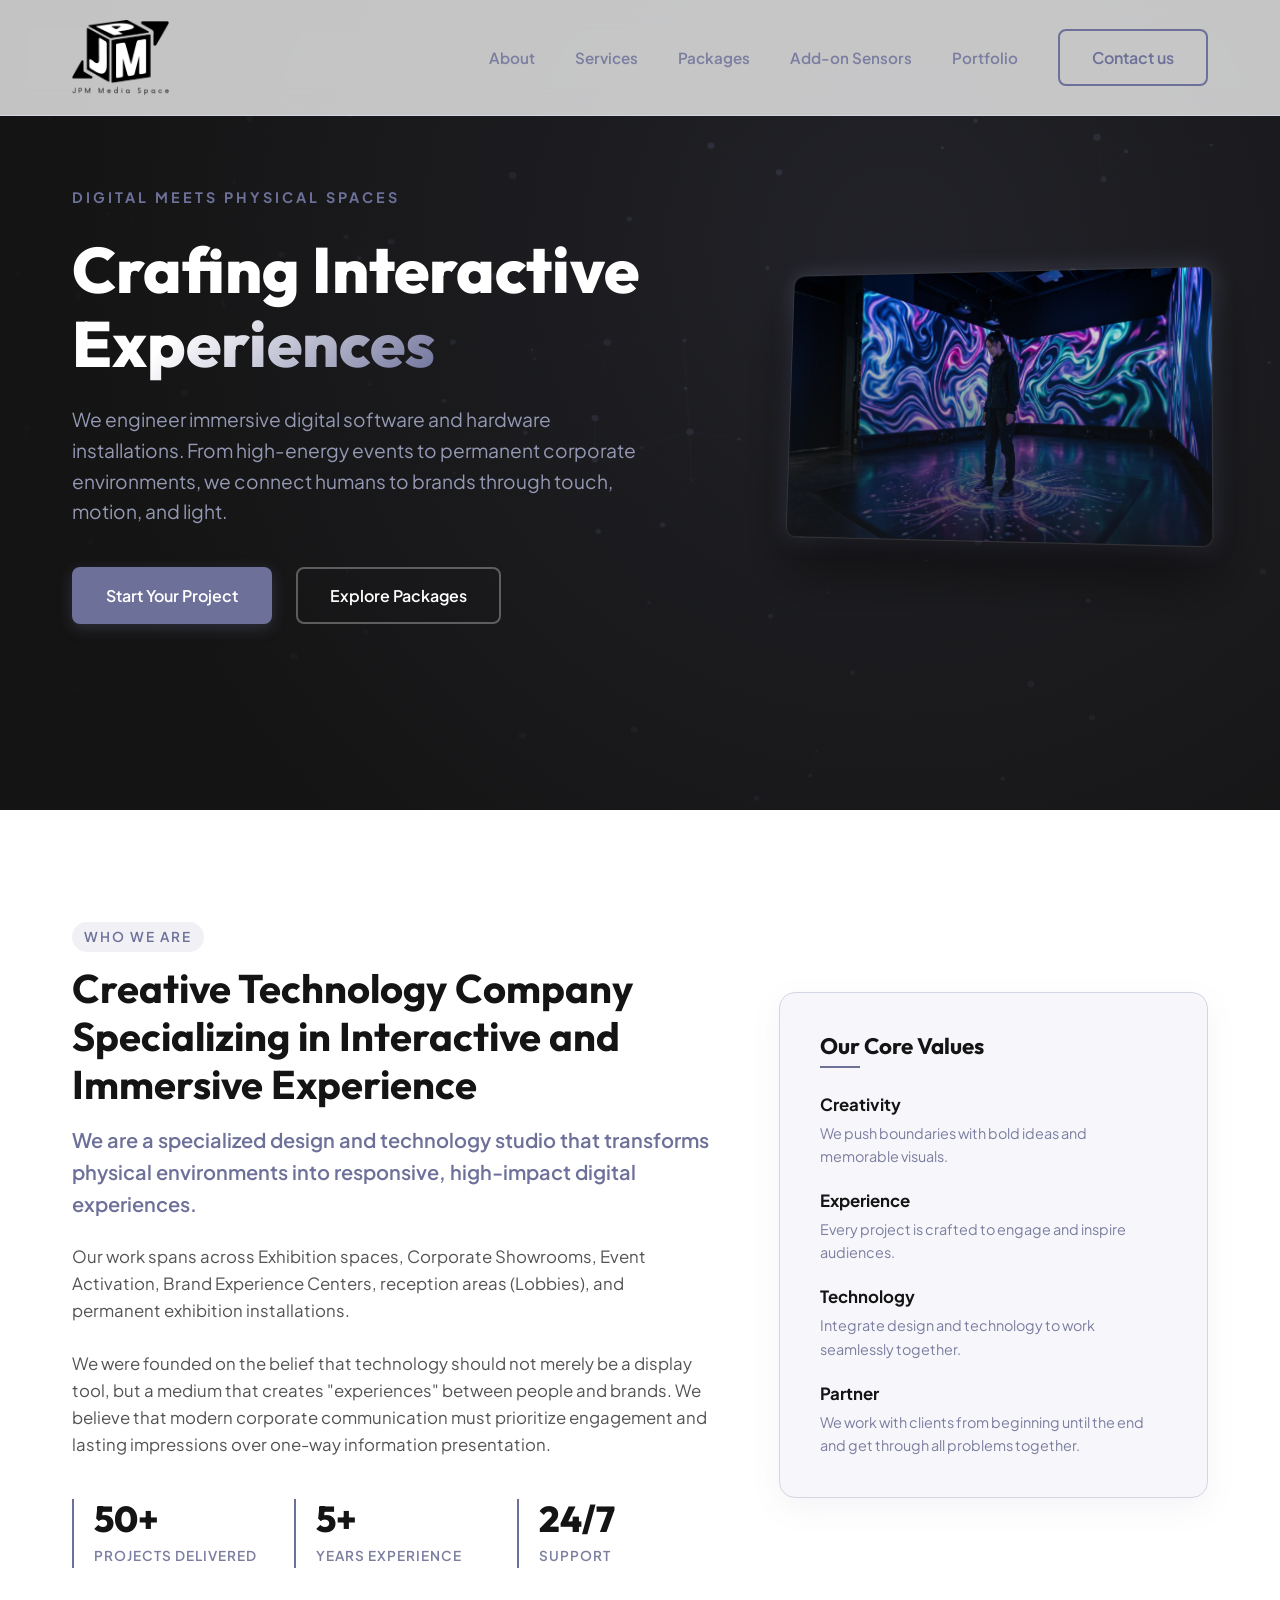
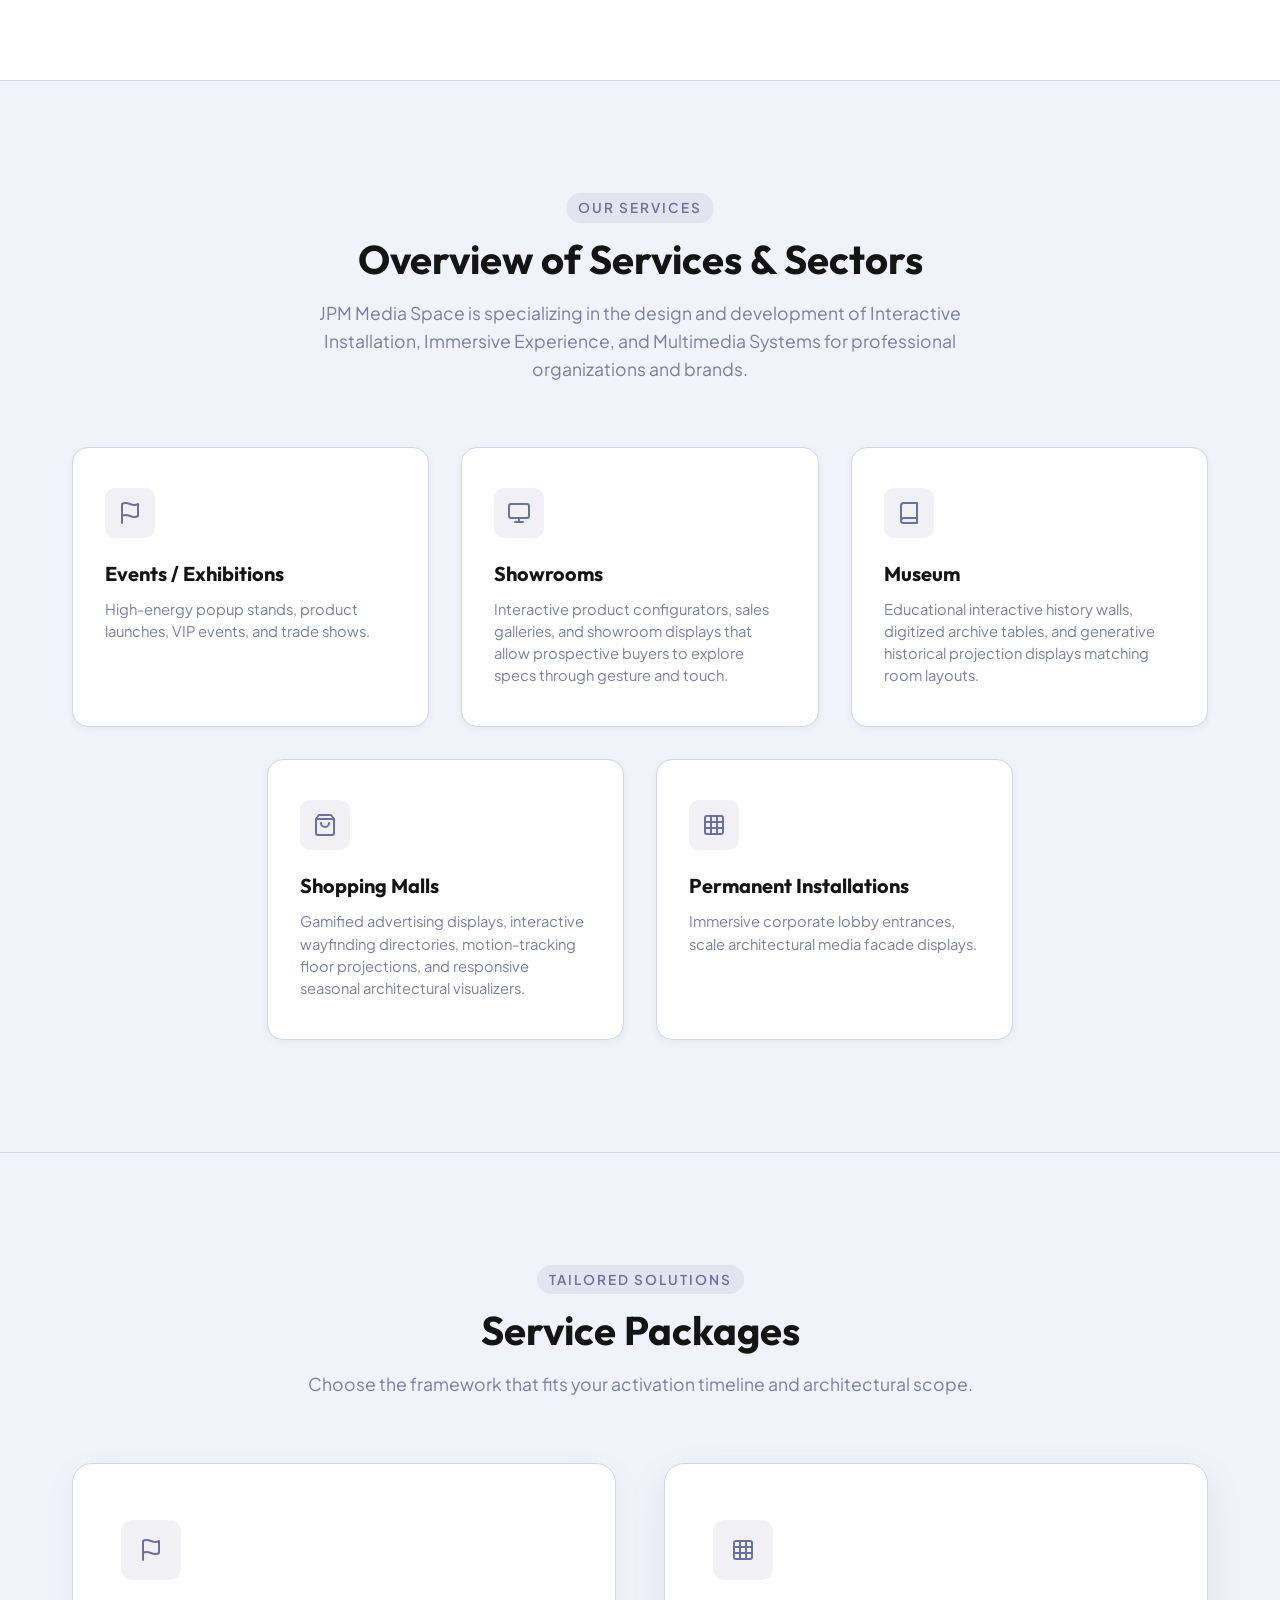
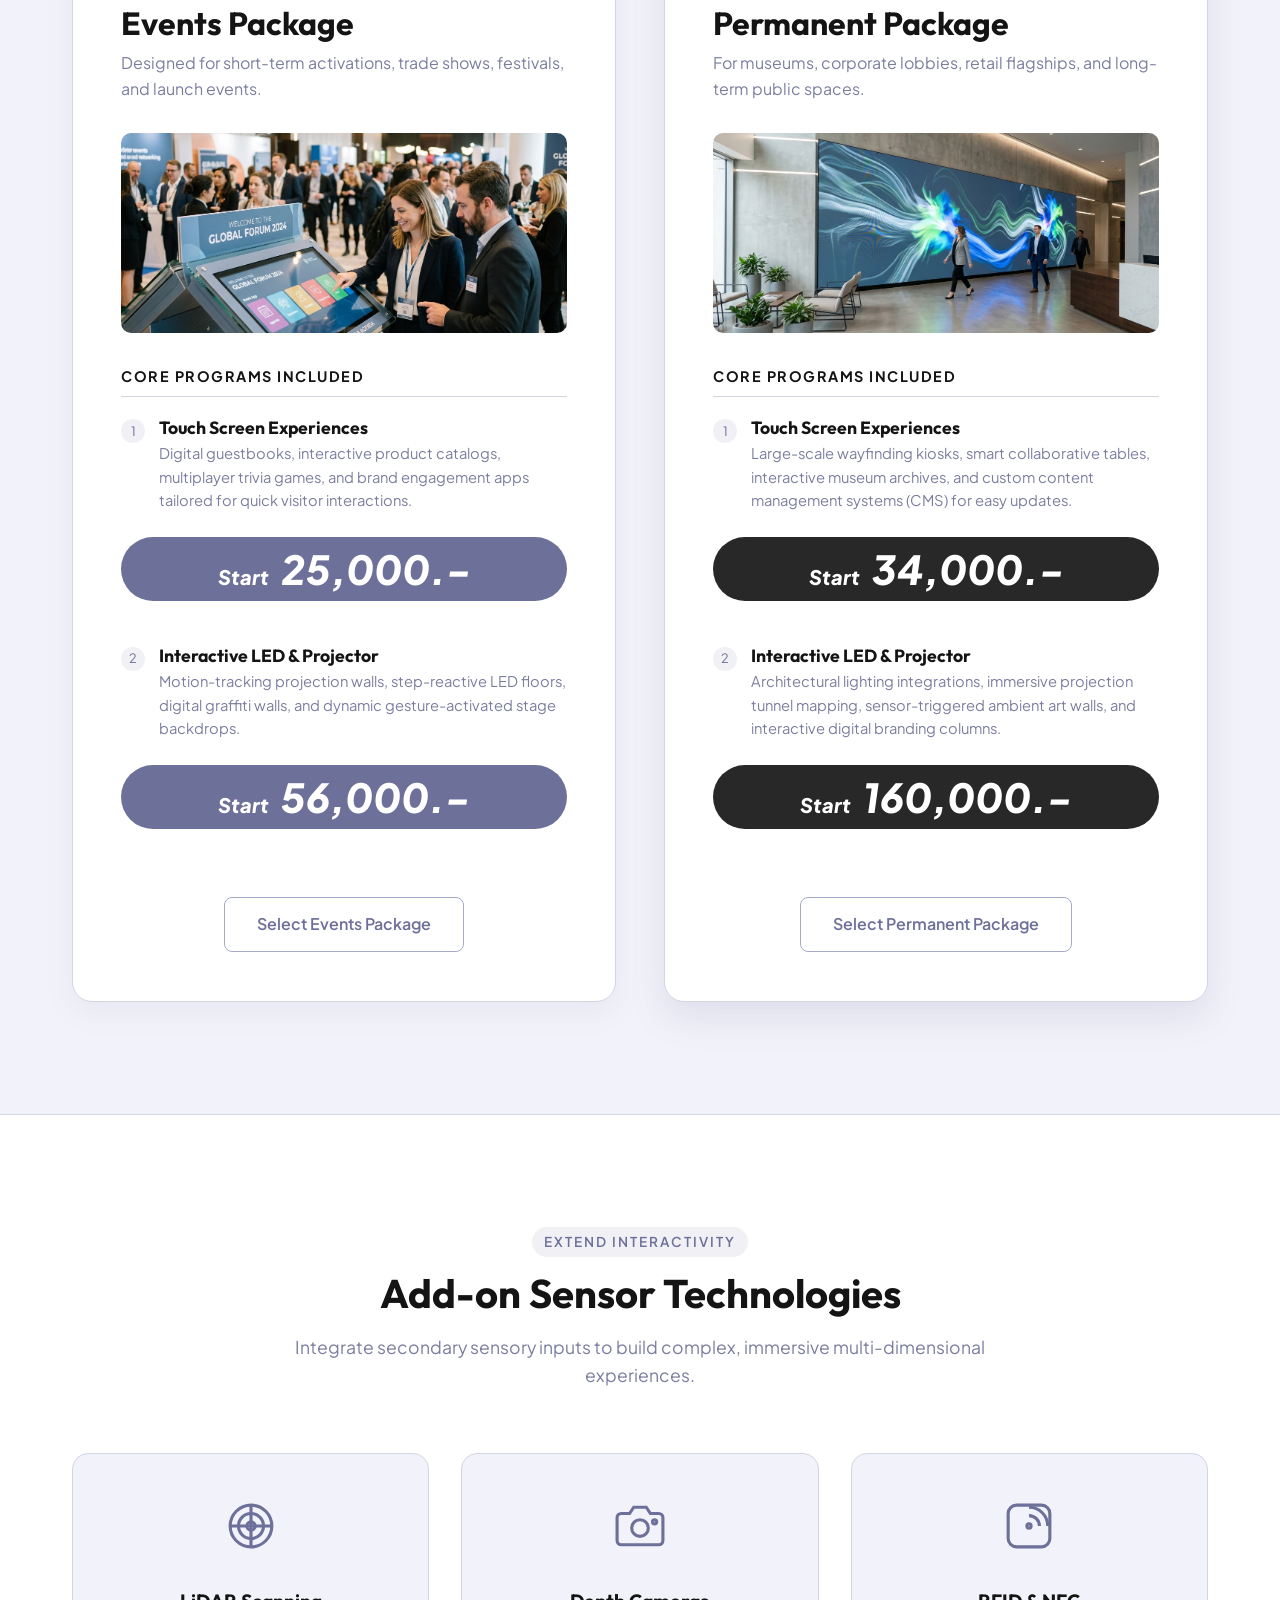
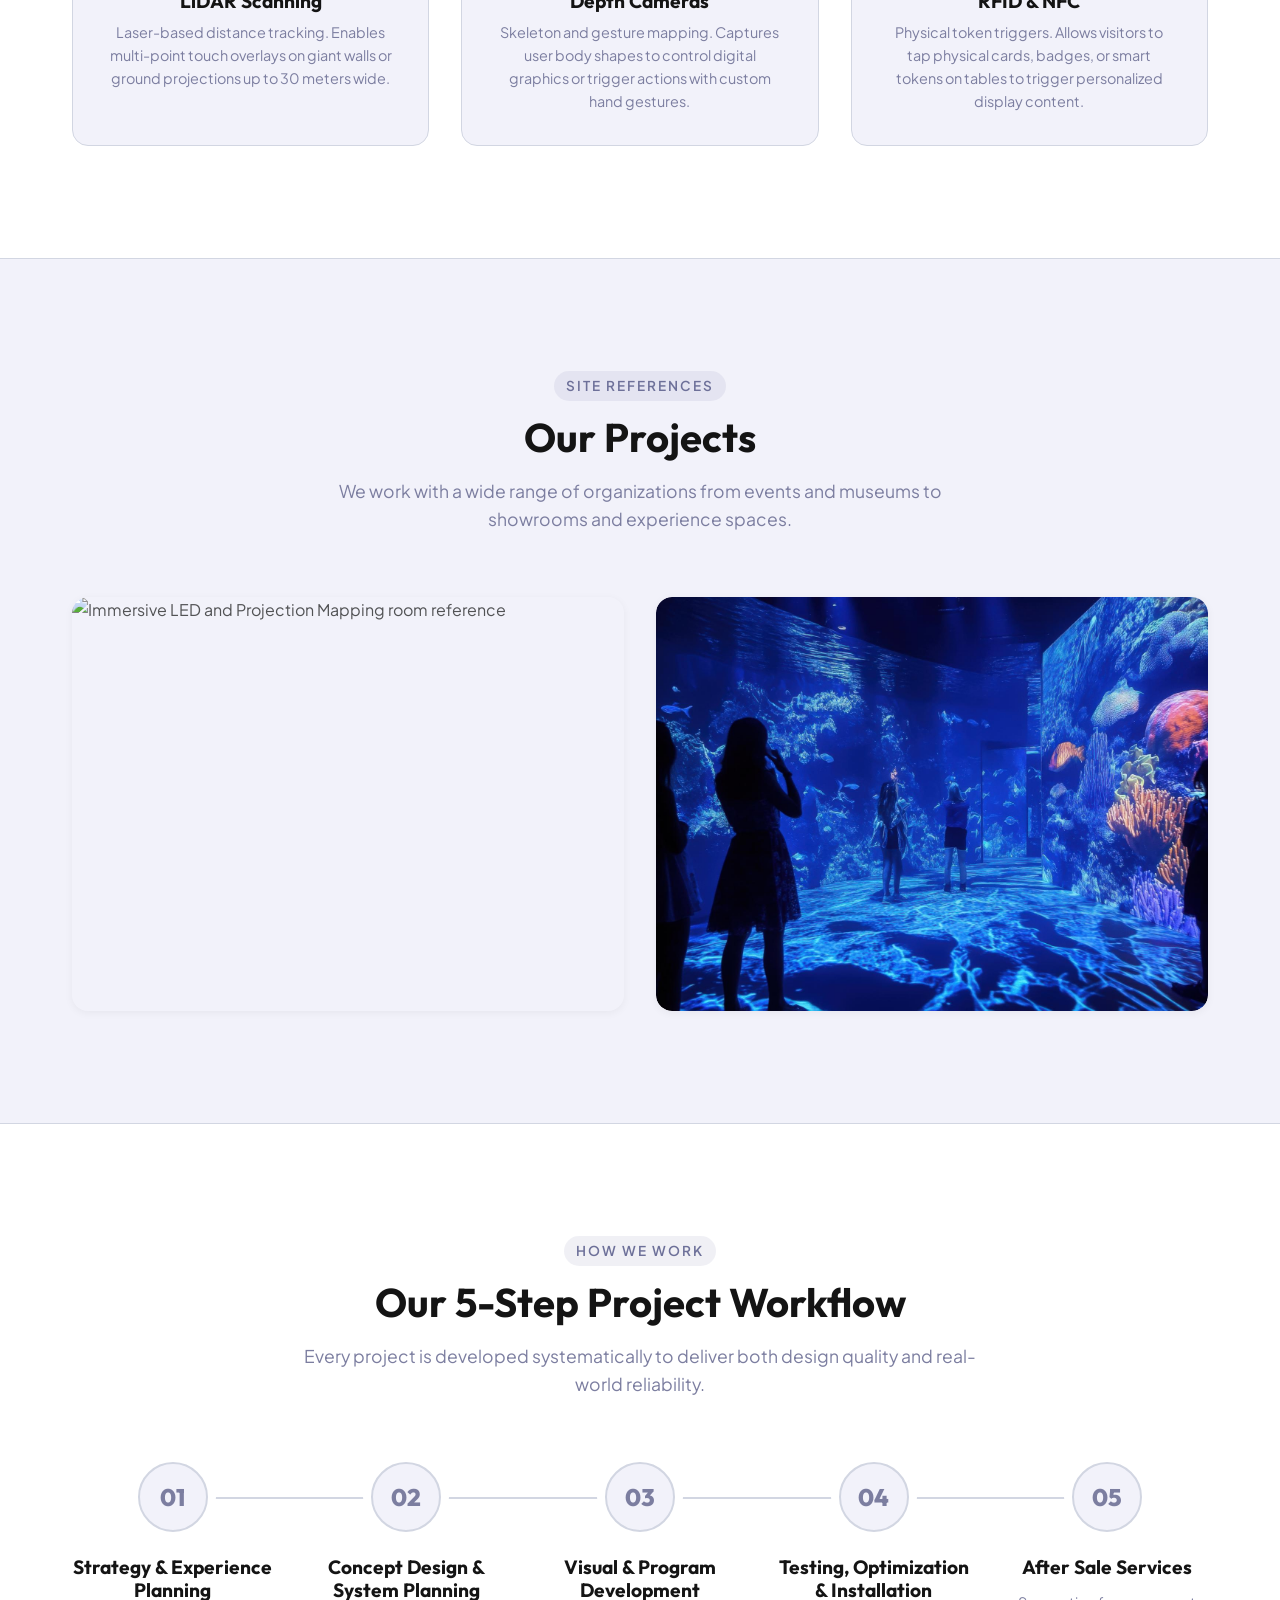
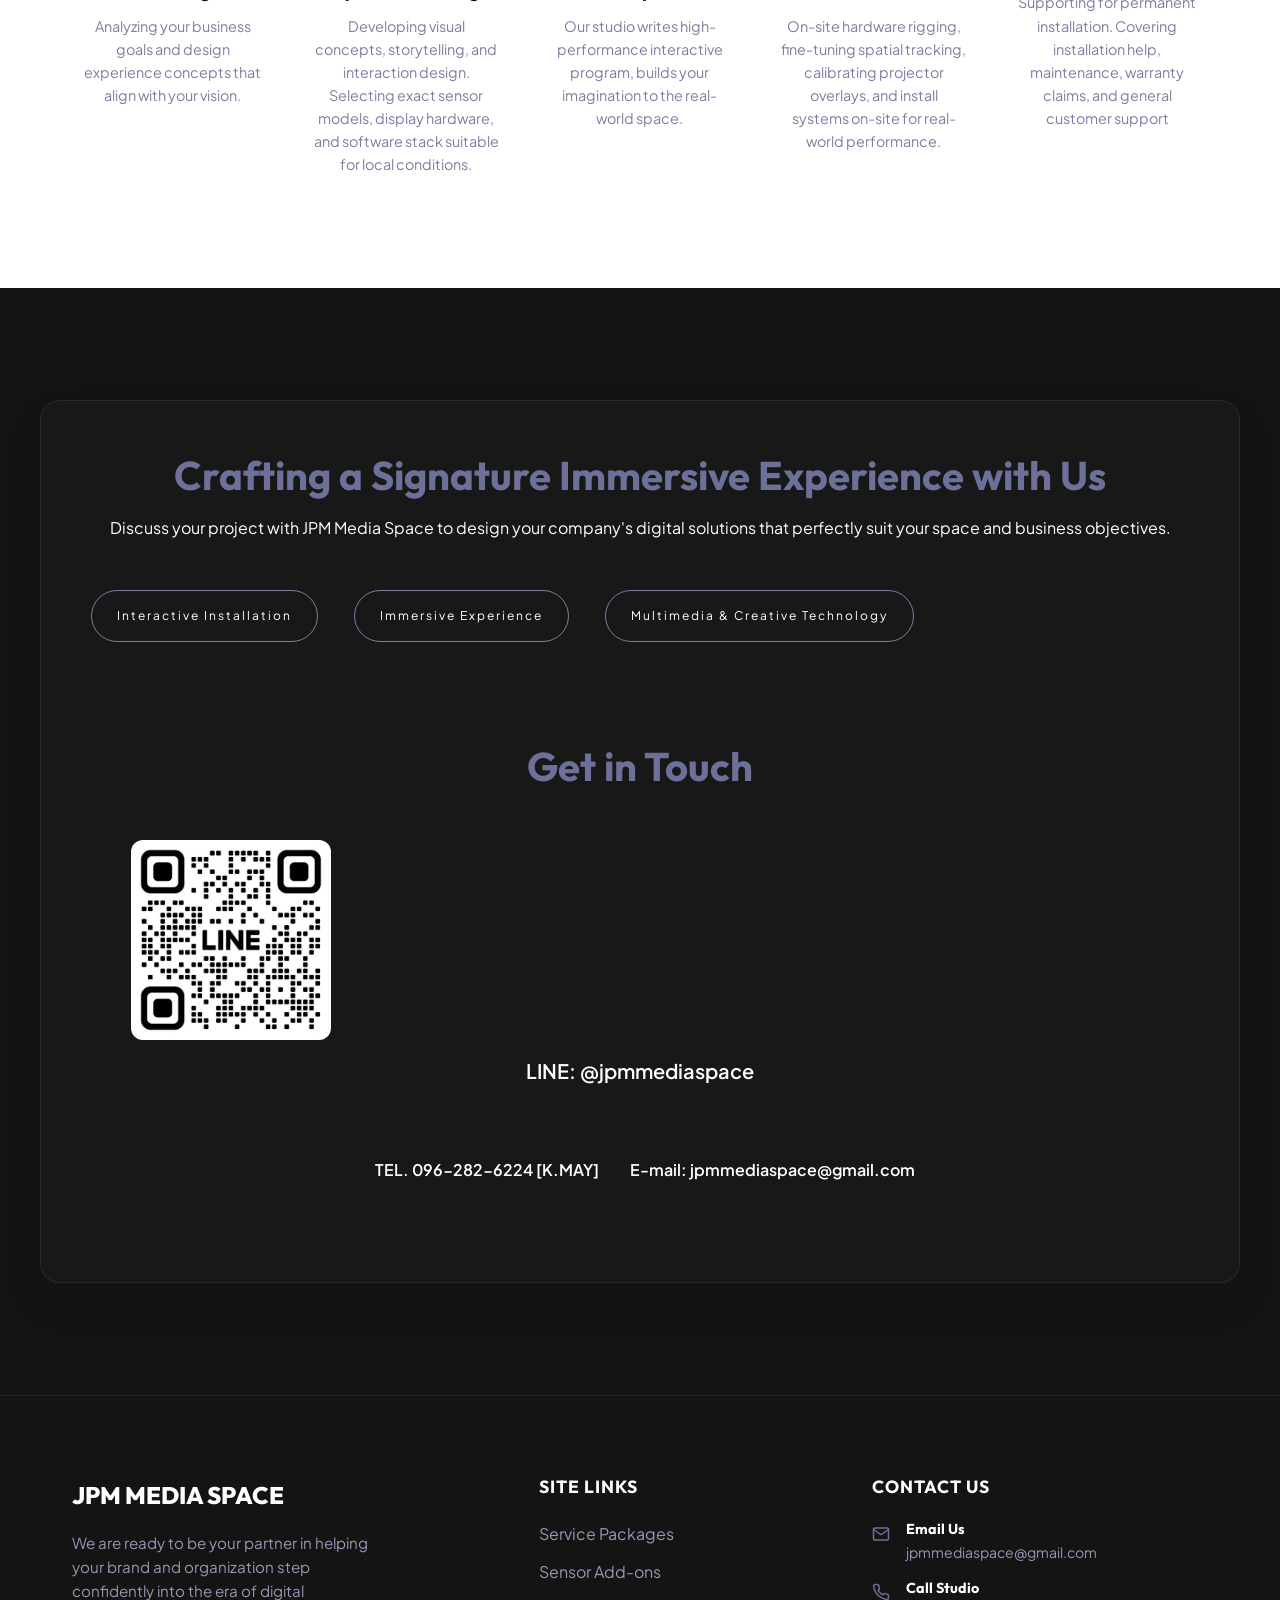
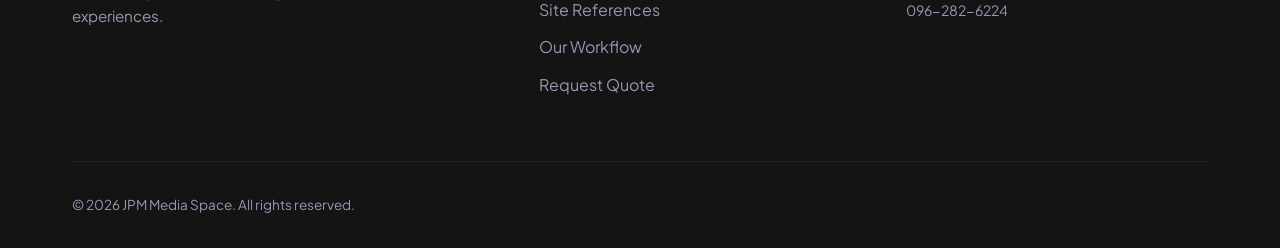
==== commit beabec14: "Add files via upload" ====
--- a/index.html
+++ b/index.html
@@ -4,7 +4,7 @@
   <meta charset="UTF-8">
   <meta name="viewport" content="width=device-width, initial-scale=1.0">
   <meta name="description" content="Immersive interactive program services for events and permanent spaces. Touch screens, projection mapping, LED walls, and intelligent sensors customized for your audience.">
-  <title>Interactive Spaces | Premium Interactive Installation Services</title>
+  <title>JPM MEDIA SPACE</title>
   <!-- Google Fonts -->
   <link rel="preconnect" href="https://fonts.googleapis.com">
   <link rel="preconnect" href="https://fonts.gstatic.com" crossorigin>
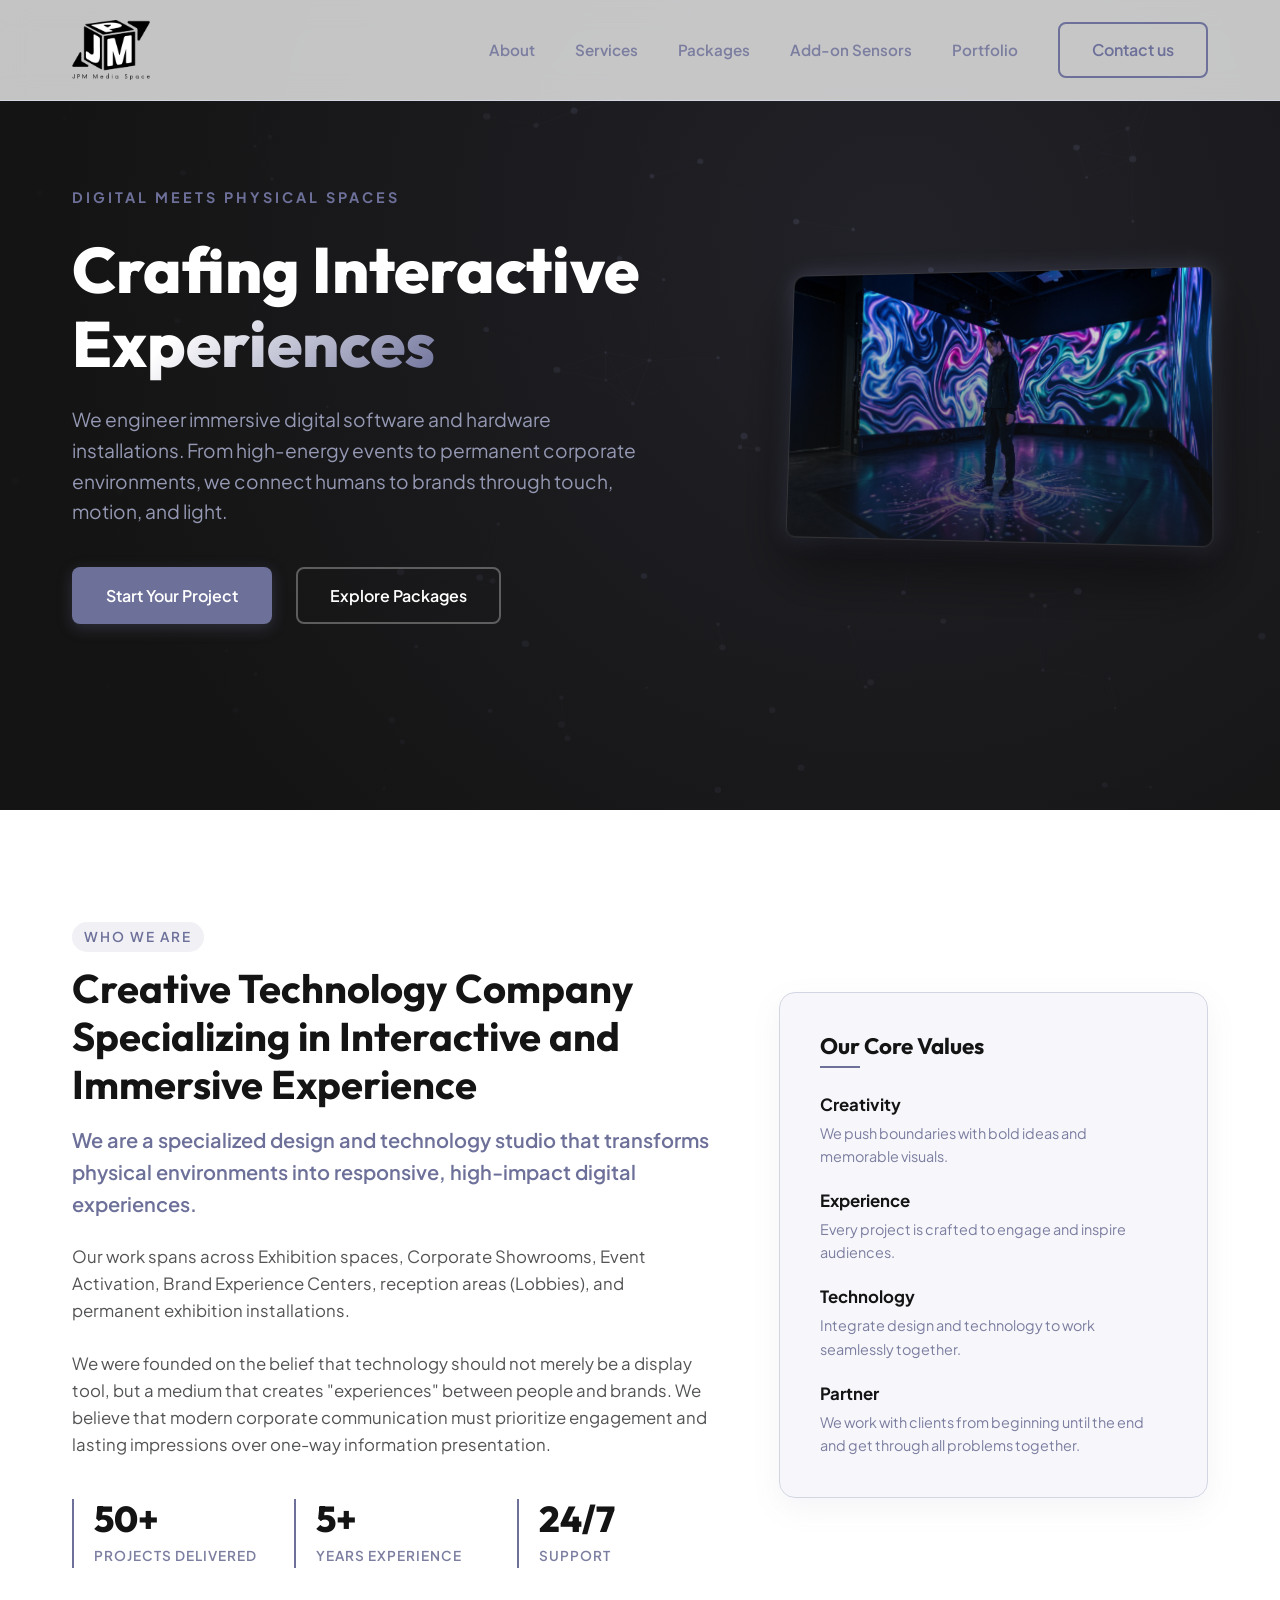
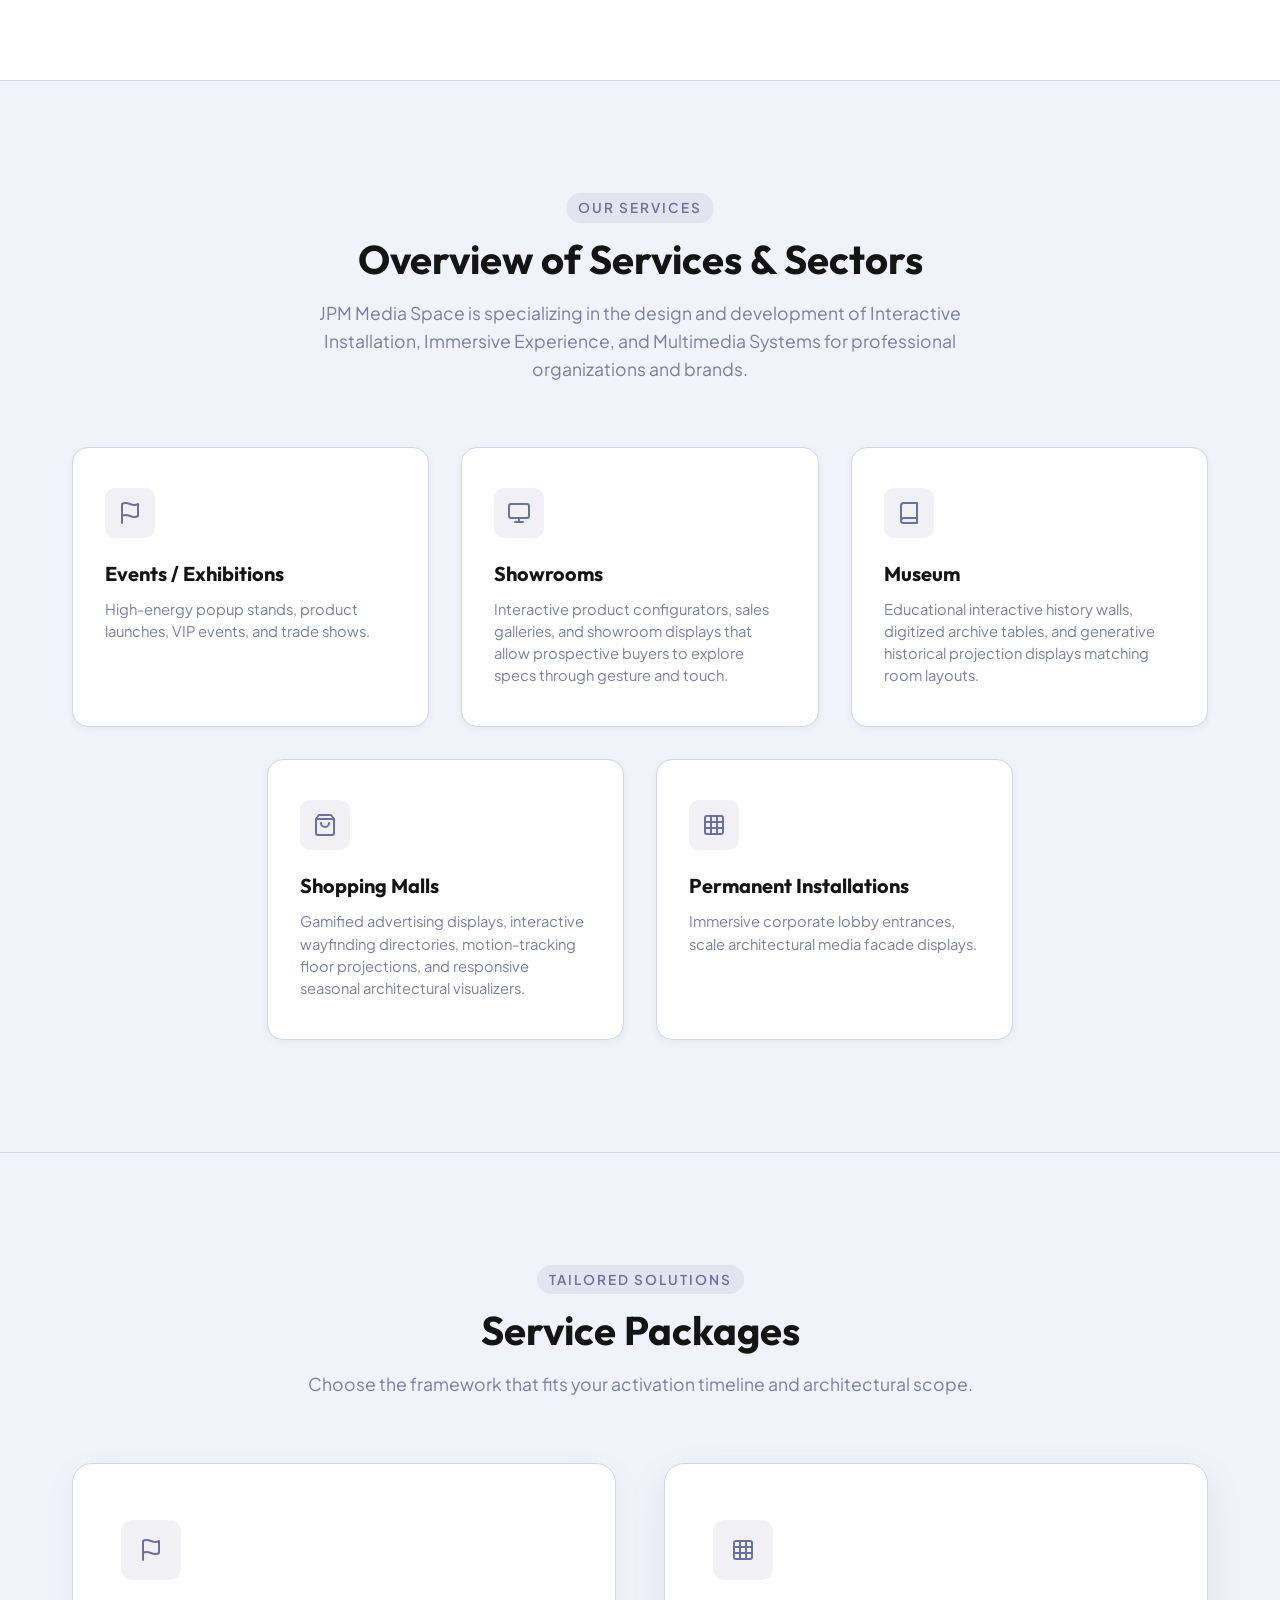
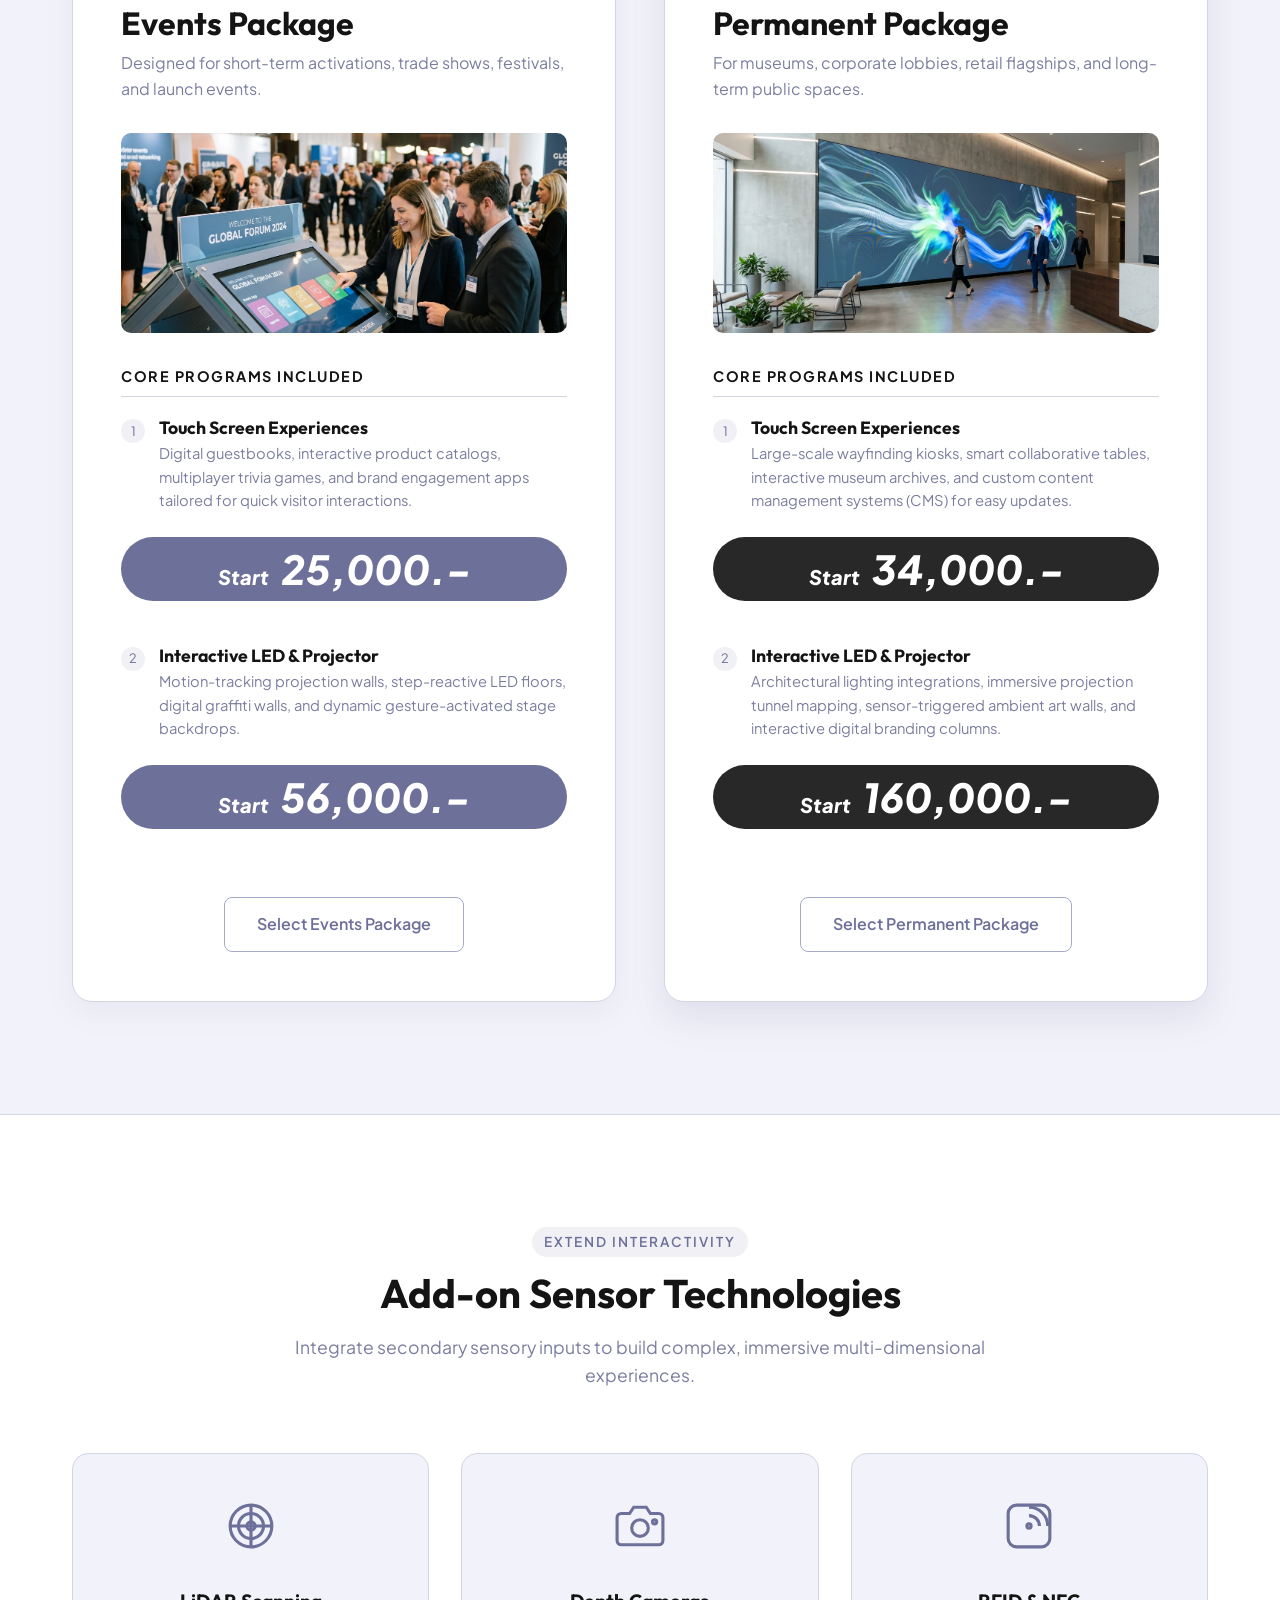
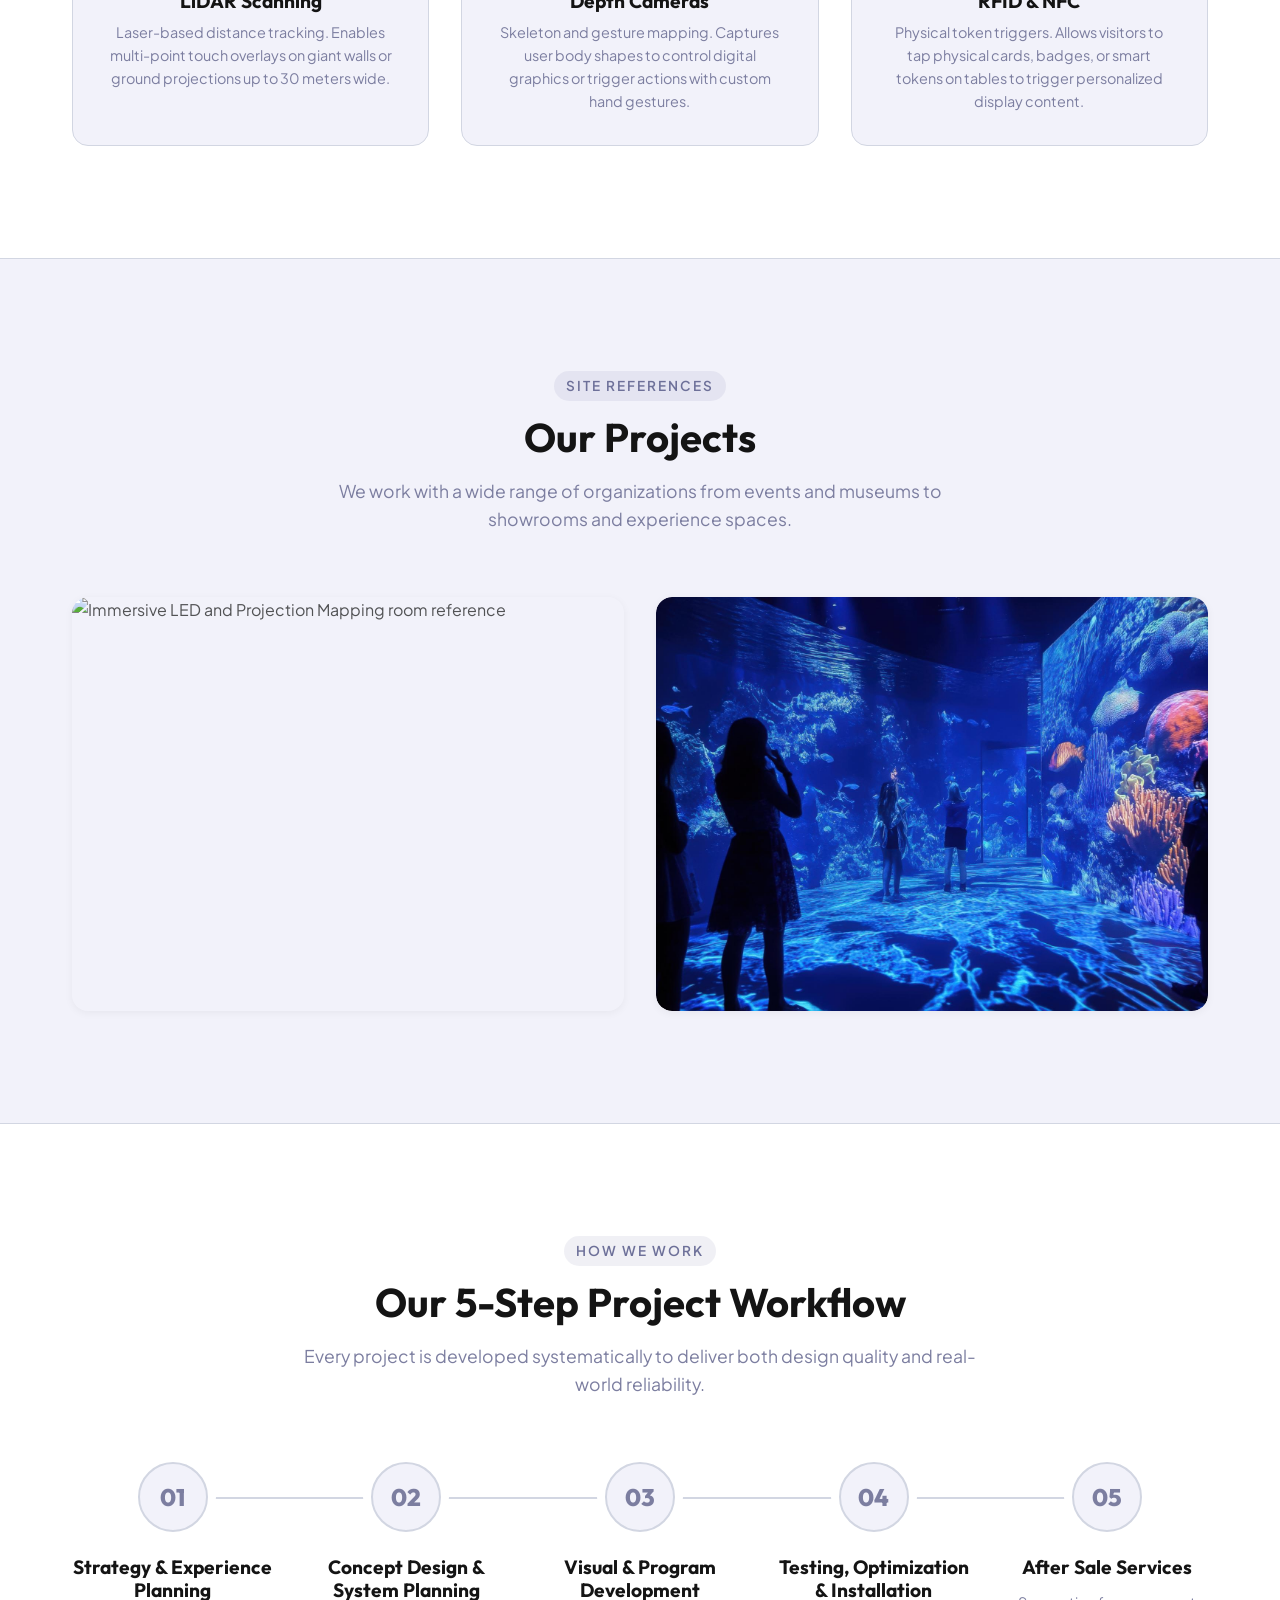
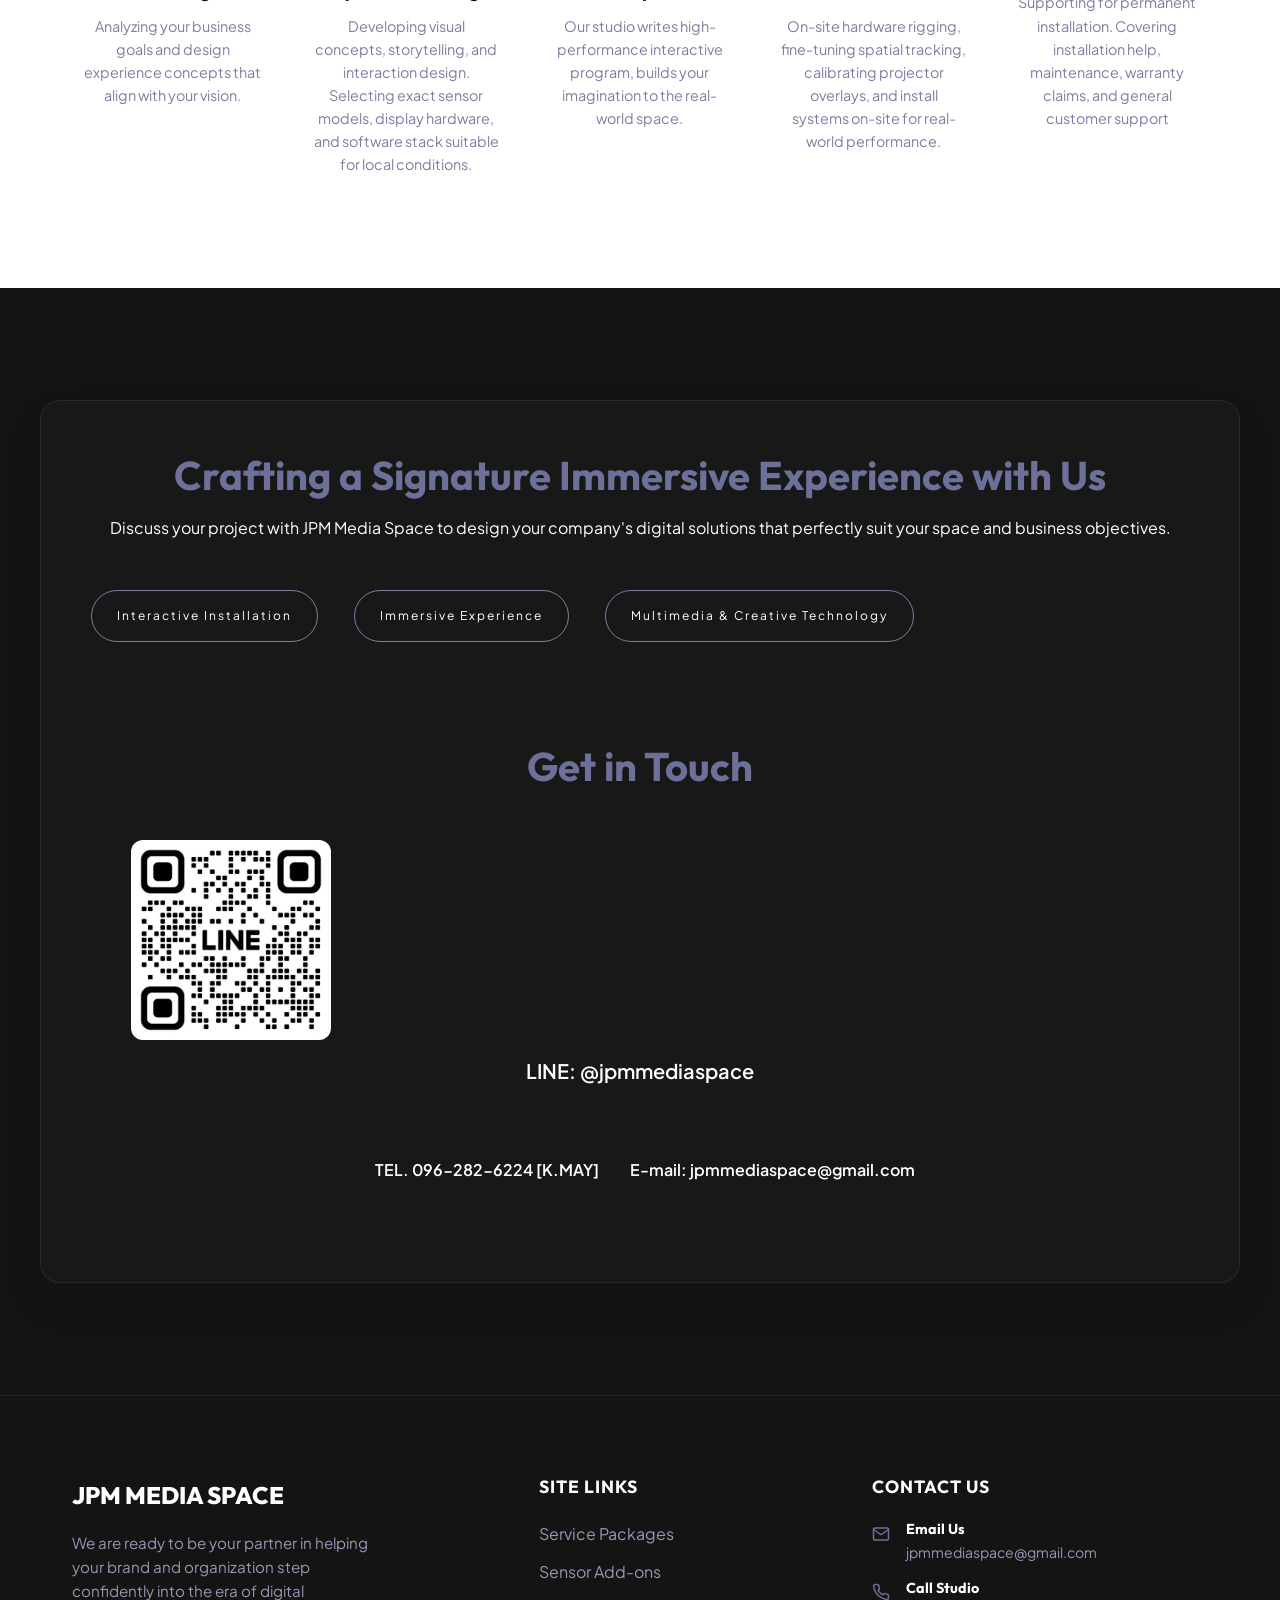
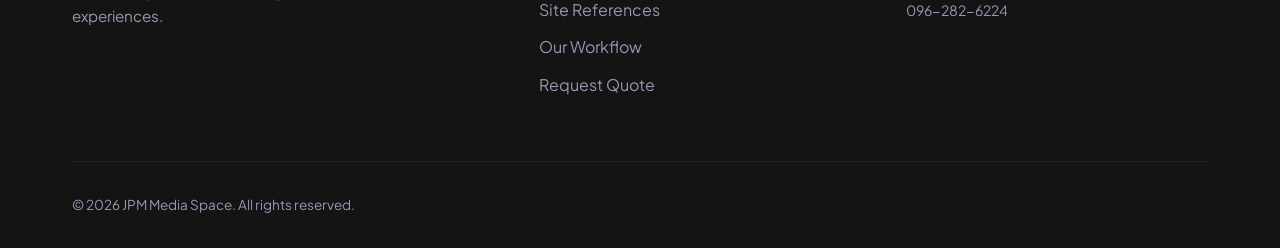
==== commit db858224: "Add files via upload" ====
--- a/index.html
+++ b/index.html
@@ -5,6 +5,7 @@
   <meta name="viewport" content="width=device-width, initial-scale=1.0">
   <meta name="description" content="Immersive interactive program services for events and permanent spaces. Touch screens, projection mapping, LED walls, and intelligent sensors customized for your audience.">
   <title>JPM MEDIA SPACE</title>
+  <link rel="icon" href="assets/site icon.png" sizes="32x32">
   <!-- Google Fonts -->
   <link rel="preconnect" href="https://fonts.googleapis.com">
   <link rel="preconnect" href="https://fonts.gstatic.com" crossorigin>
@@ -19,7 +20,7 @@
        ========================================== -->
   <nav class="navbar" id="navbar">
     <div class="container">
-    <a href="#" class="logo">
+    <a href="index.html" class="logo">
       <img src="assets/JPM NEW LOGO.png" alt="">
     </a>
       <ul class="nav-links" id="nav-links">
@@ -363,7 +364,7 @@
 
       <div class="portfolio-gallery">
         <!-- Portfolio 1 -->
-        <a href="portfolio.html">
+        <a href="portfolio touch screen.html">
         <div class="portfolio-item">
           <img src="assets/touch screen.jpg" alt="Immersive LED and Projection Mapping room reference">
           <div class="portfolio-overlay">
@@ -375,7 +376,7 @@
         </a>
 
         <!-- Portfolio 2 -->
-        <a href="portfolio.html">
+        <a href="portfolio interactive.html">
         <div class="portfolio-item">
           <img src="assets/immersive.jpg" alt="Events touch screen interaction showcase">
           <div class="portfolio-overlay">
--- a/style.css
+++ b/style.css
@@ -209,11 +209,12 @@
 }
 
 .logo img {
-  height: 75px; 
+  height: 60px; 
   width: auto;  /* Maintains aspect ratio */
   object-fit: contain;
   border-radius: 0; /* Override default img border radius if needed */
   transition: var(--transition-normal);
+  padding-right: 30px;
 } */
 
 .logo img:hover {
@@ -731,6 +732,7 @@
 }
 
 .event-price {
+  padding: 0 25px;
   background-color: #6D7099;
   width: auto;
   border-radius: 100px;
@@ -1647,3 +1649,7 @@
   .footer-grid > *:last-child { grid-column: span 1; }
   .footer-bottom { flex-direction: column; gap: 1.5rem; text-align: center; }
 }
+
+#portpart {
+  margin: 50px 0;
+}
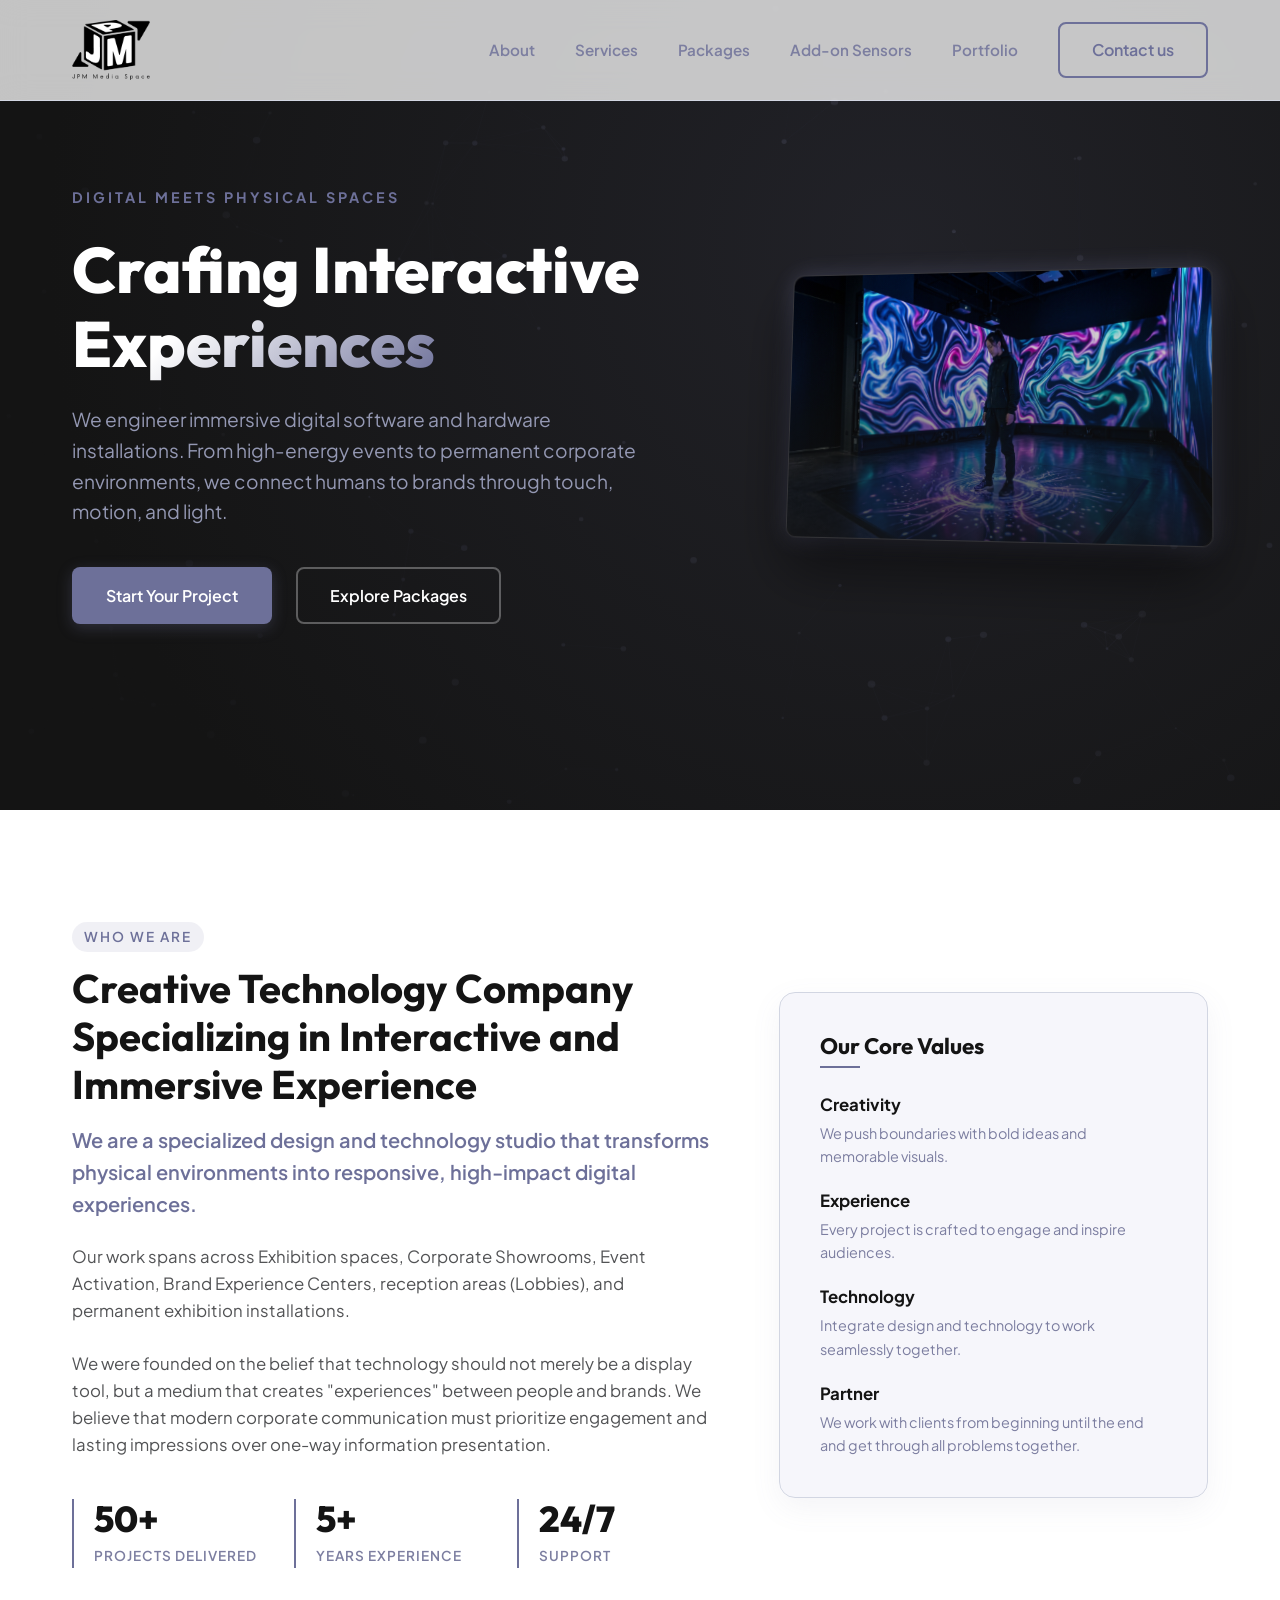
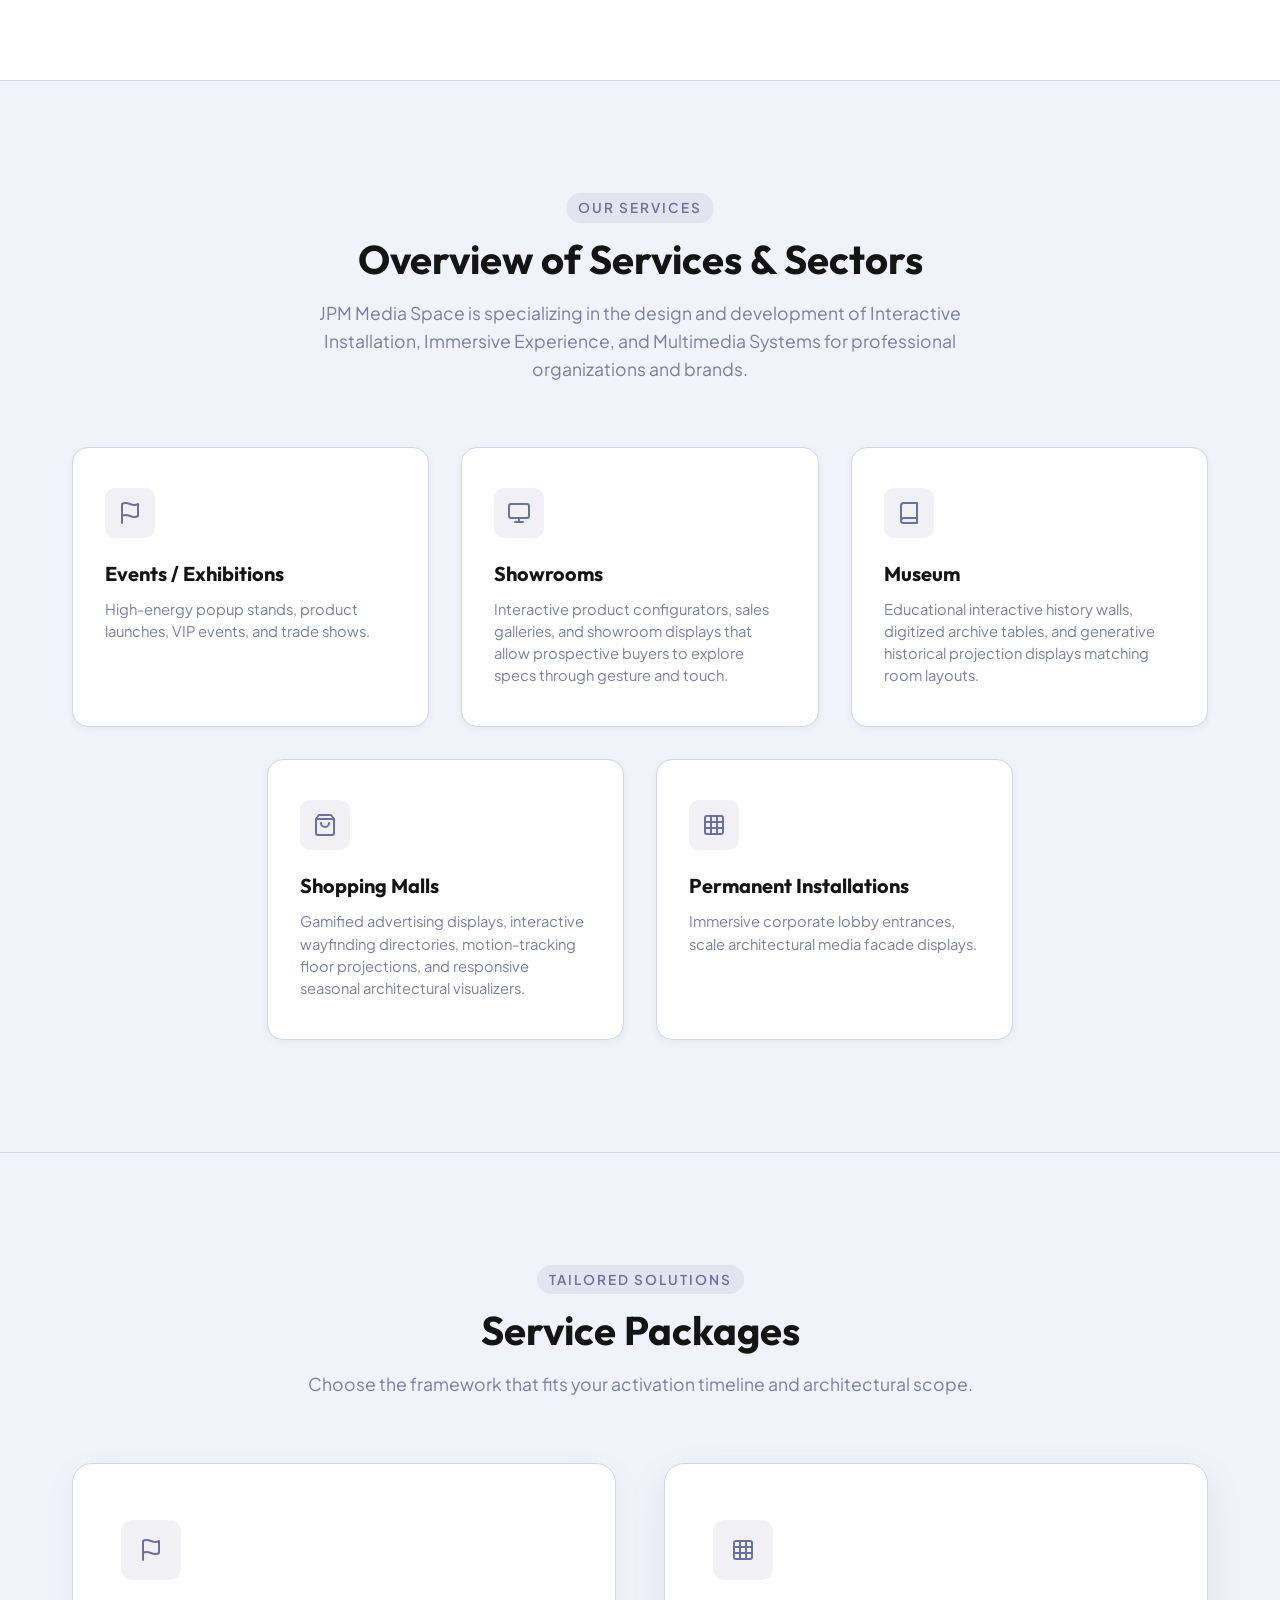
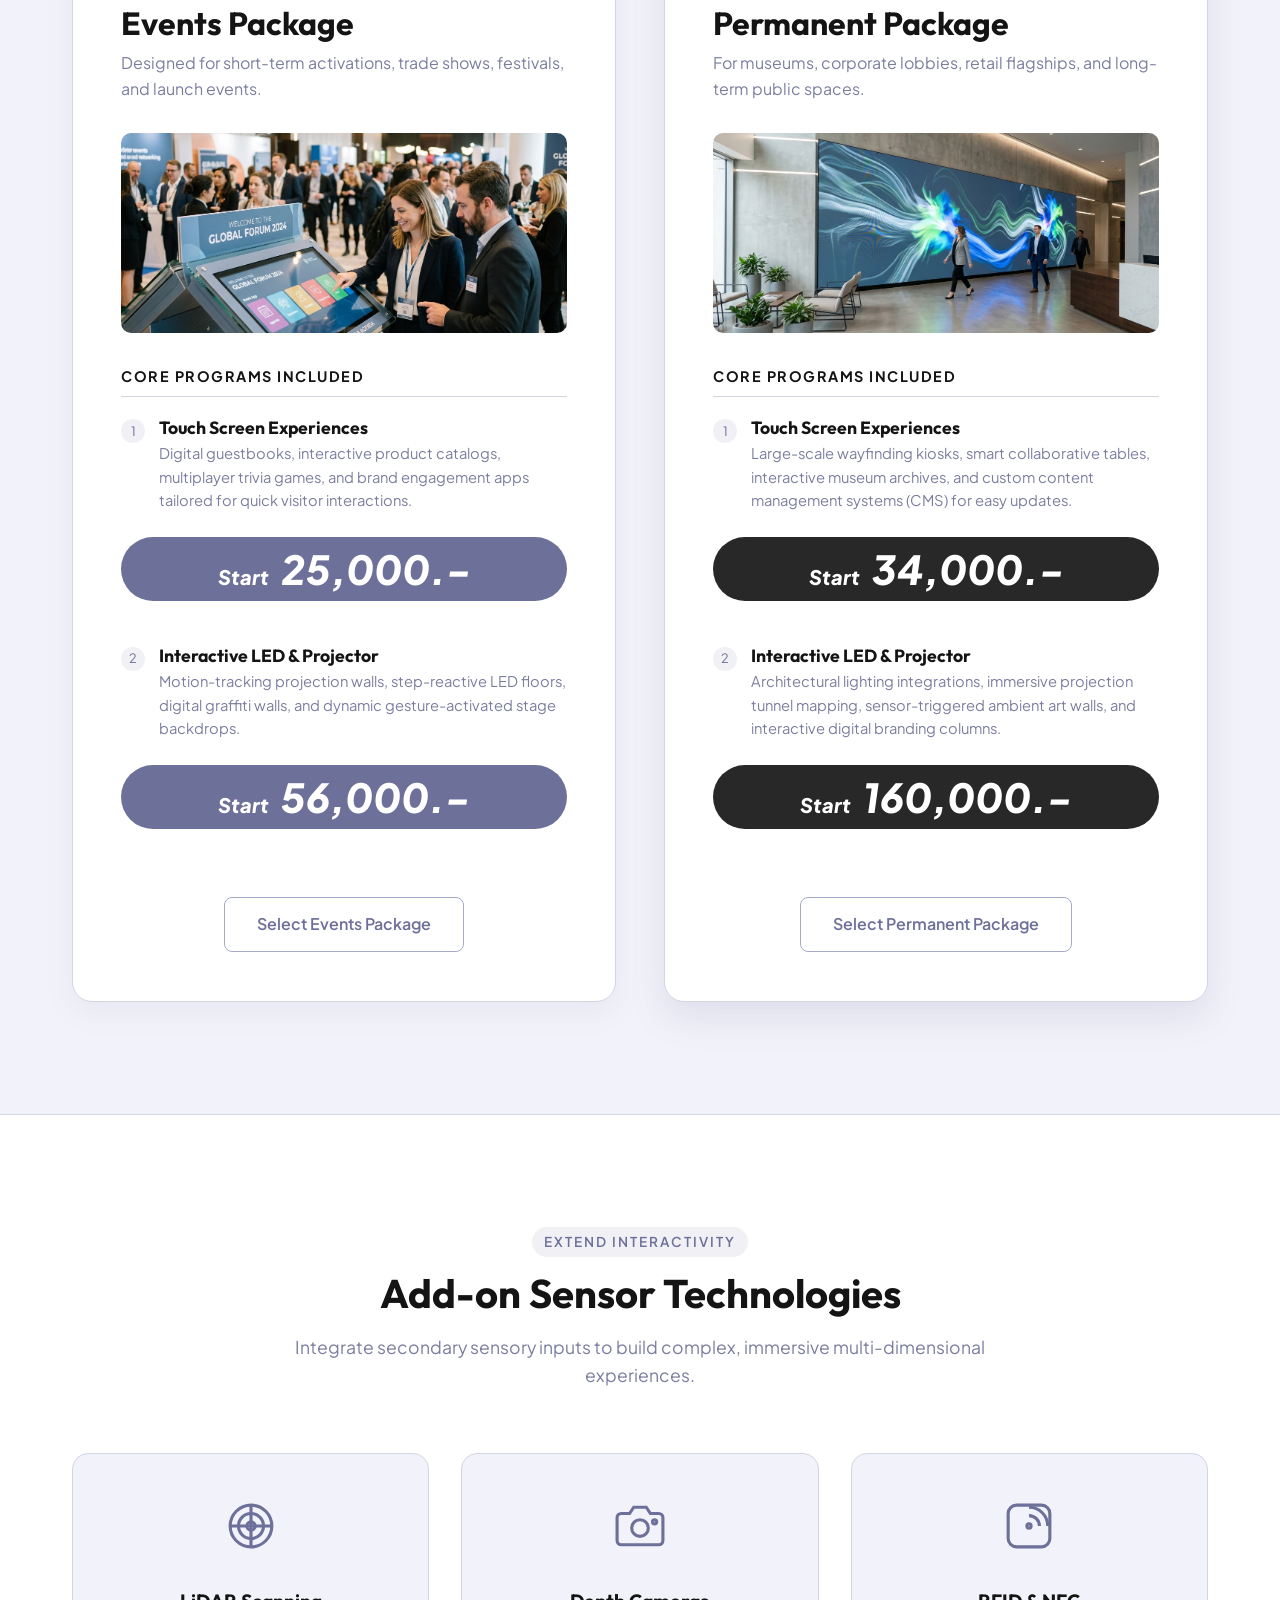
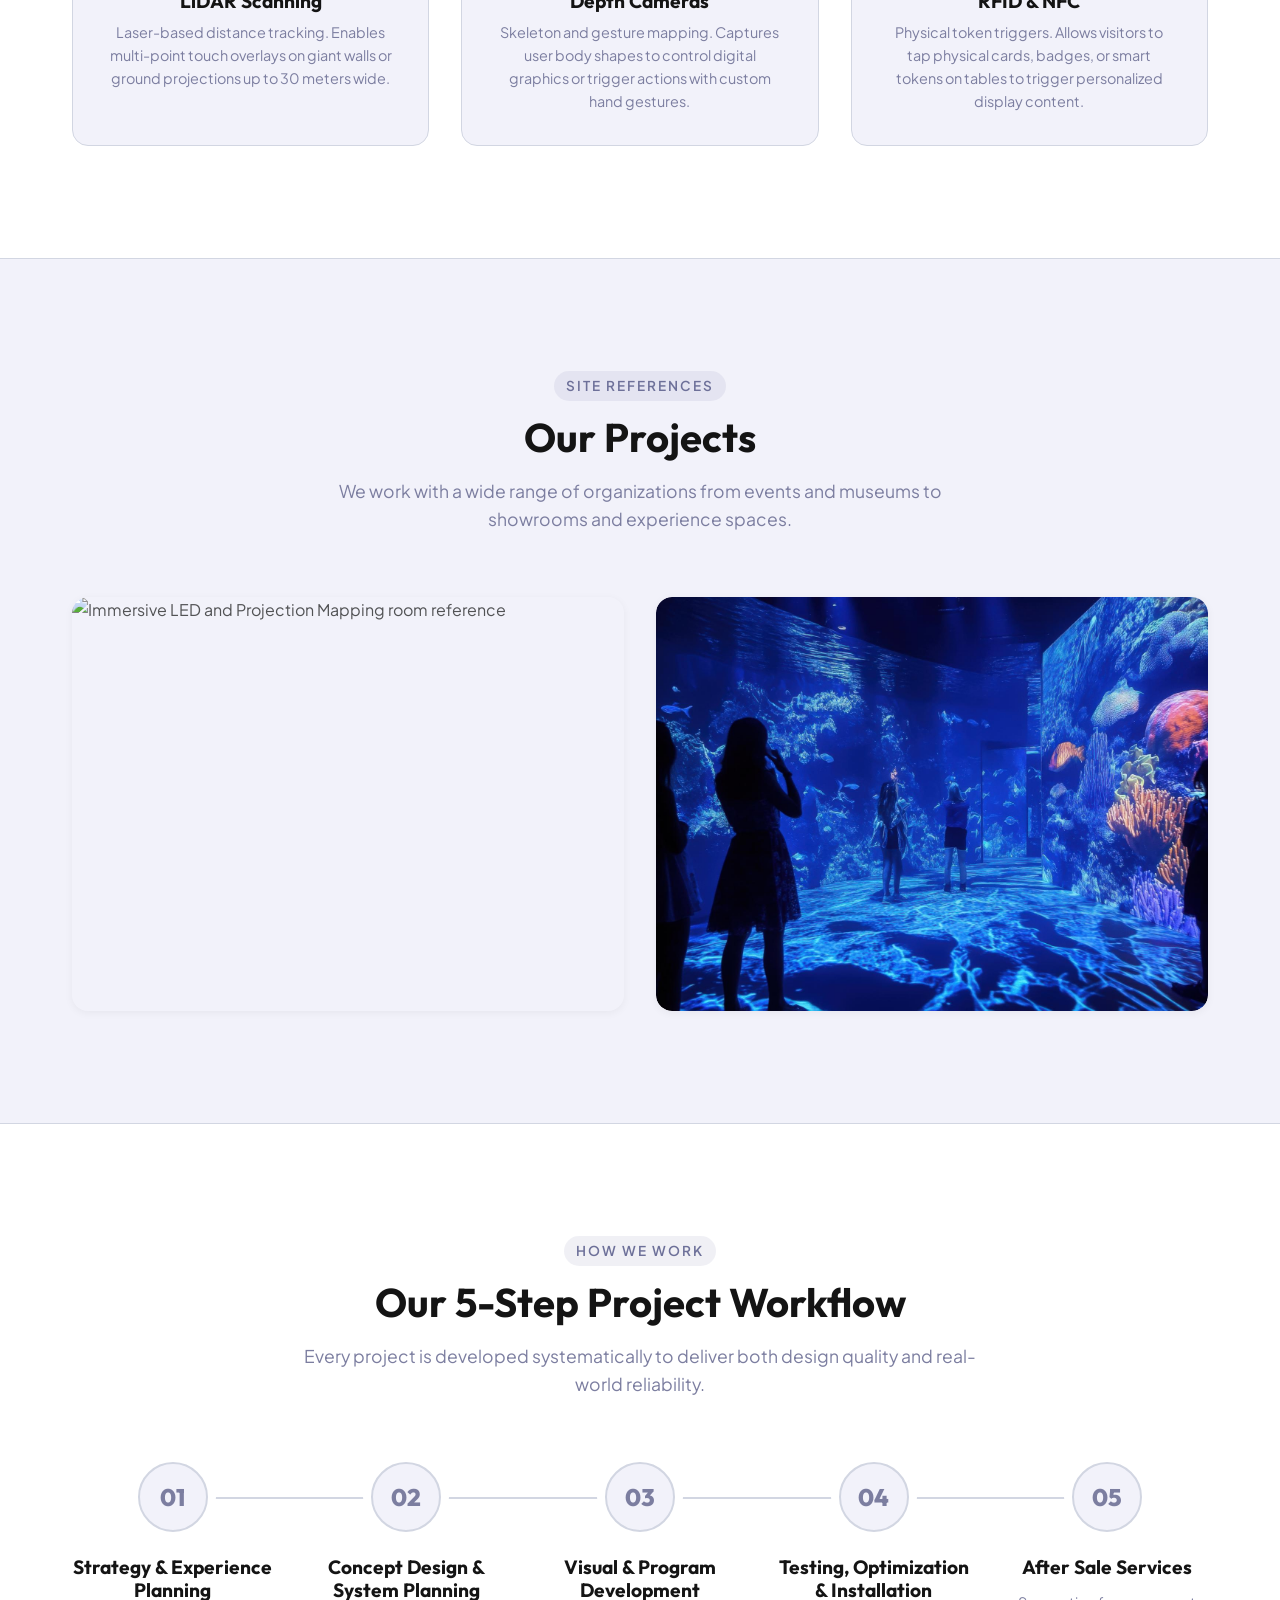
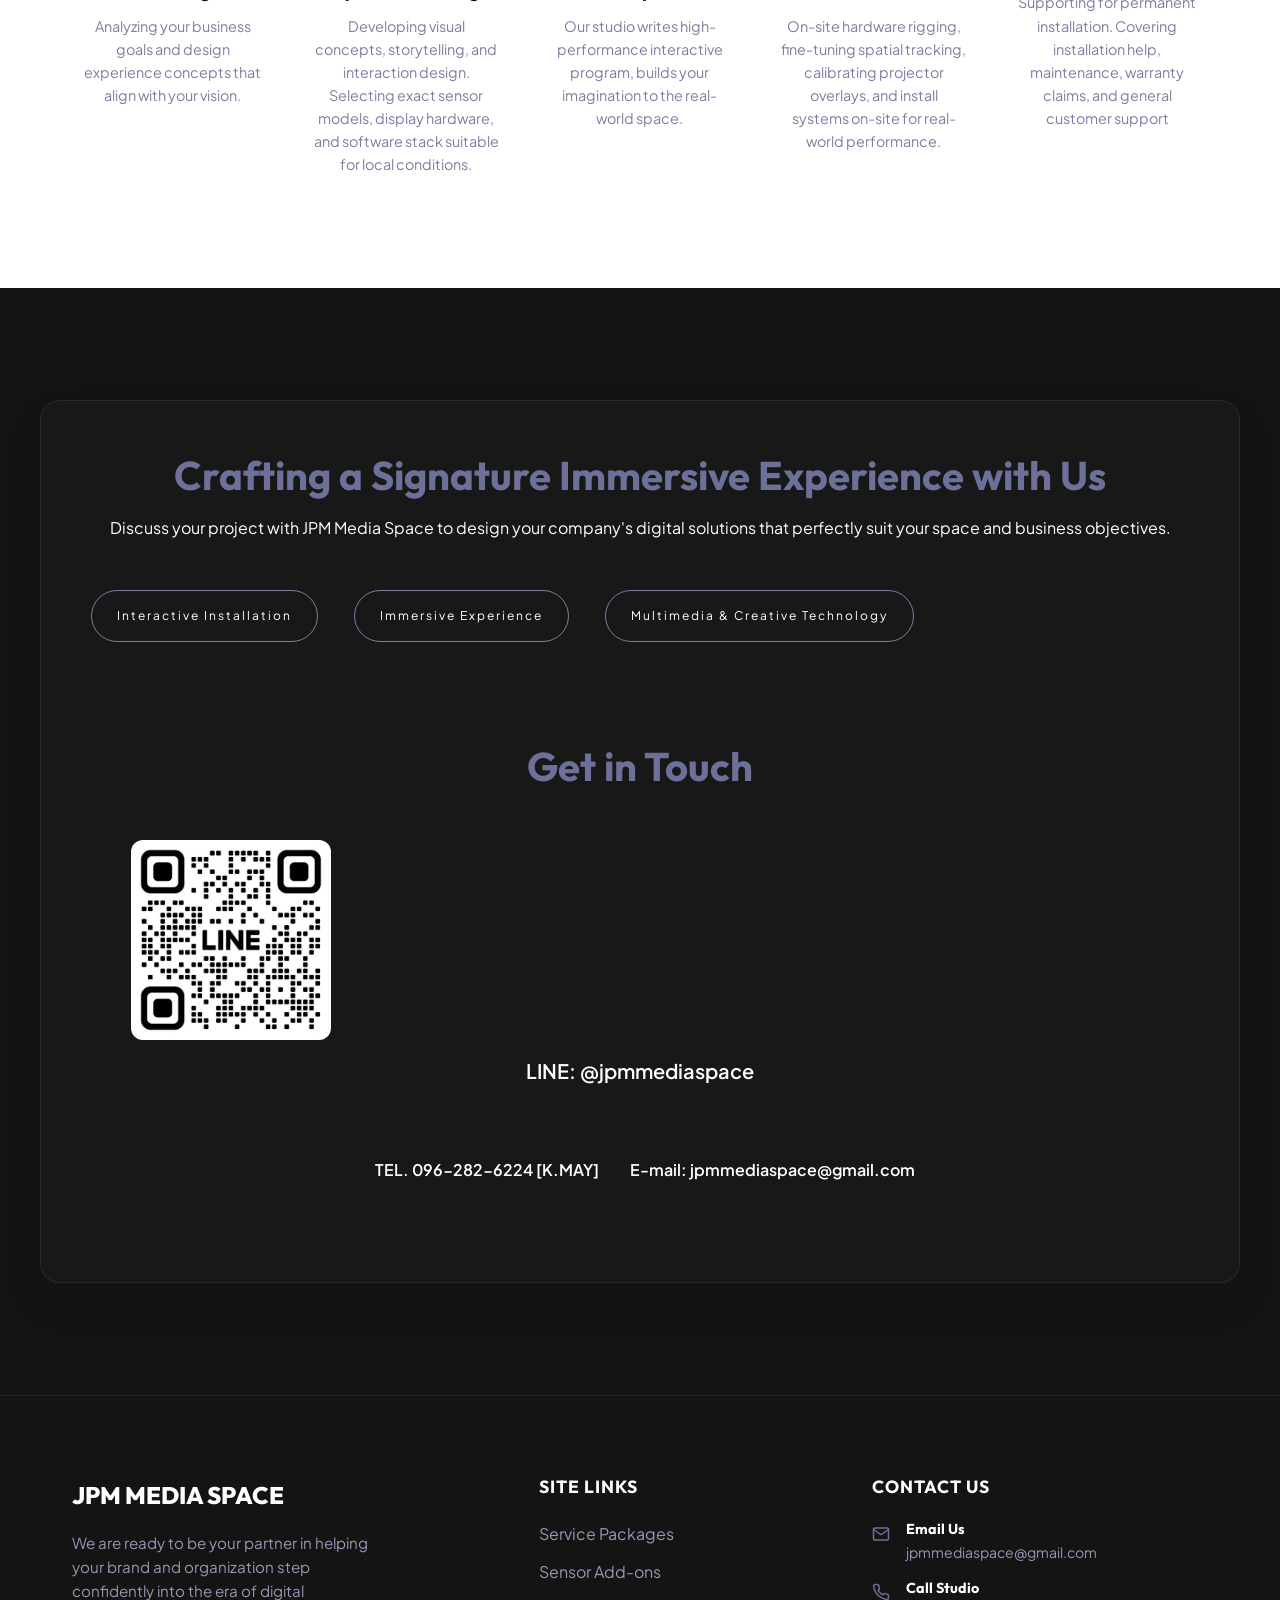
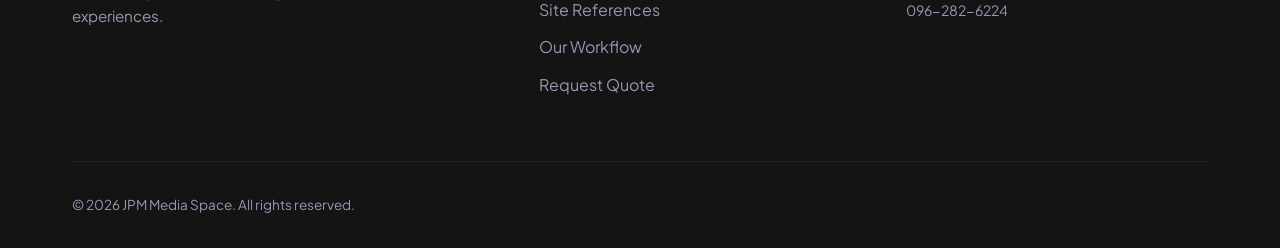
==== commit 13b3eb7c: "Add files via upload" ====
--- a/index.html
+++ b/index.html
@@ -364,7 +364,7 @@
 
       <div class="portfolio-gallery">
         <!-- Portfolio 1 -->
-        <a href="portfolio touch screen.html">
+        <a href="portfolio-touch-screen.html">
         <div class="portfolio-item">
           <img src="assets/touch screen.jpg" alt="Immersive LED and Projection Mapping room reference">
           <div class="portfolio-overlay">
@@ -376,7 +376,7 @@
         </a>
 
         <!-- Portfolio 2 -->
-        <a href="portfolio interactive.html">
+        <a href="portfolio-interactive.html">
         <div class="portfolio-item">
           <img src="assets/immersive.jpg" alt="Events touch screen interaction showcase">
           <div class="portfolio-overlay">
